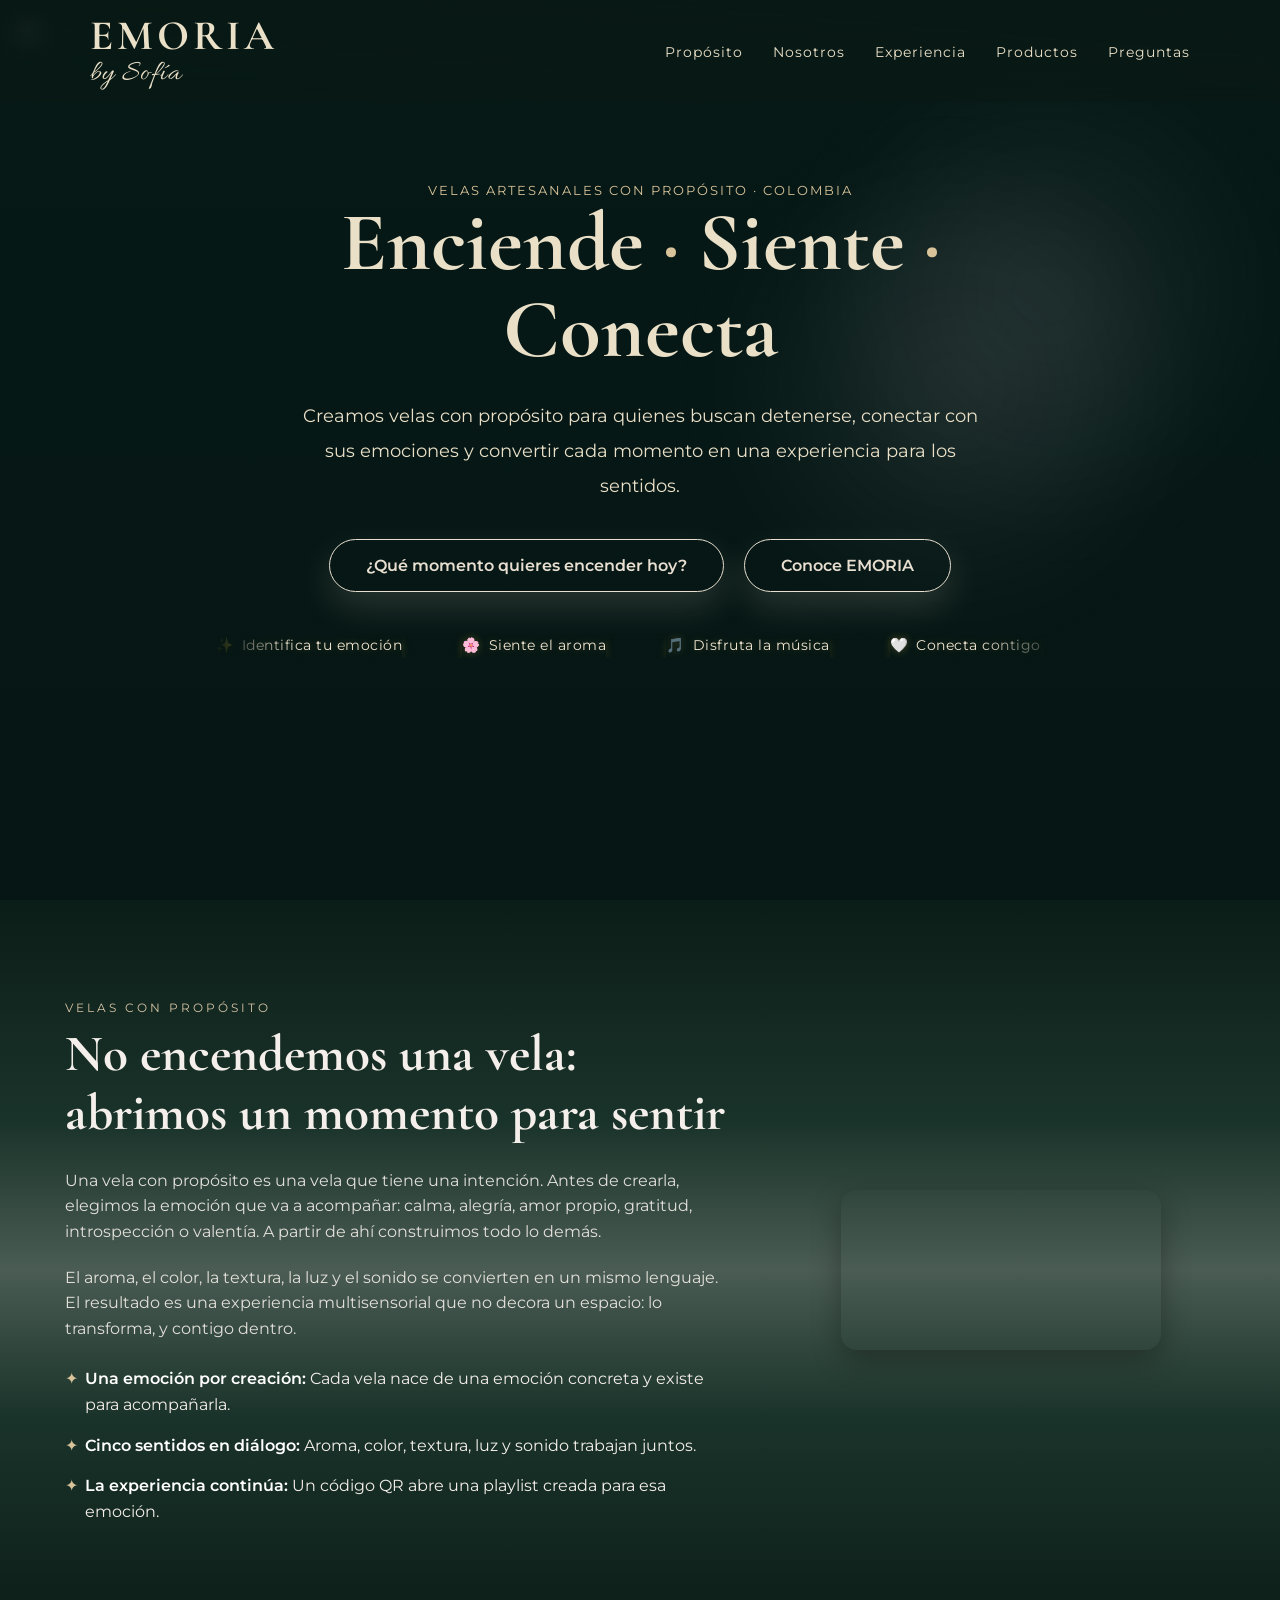
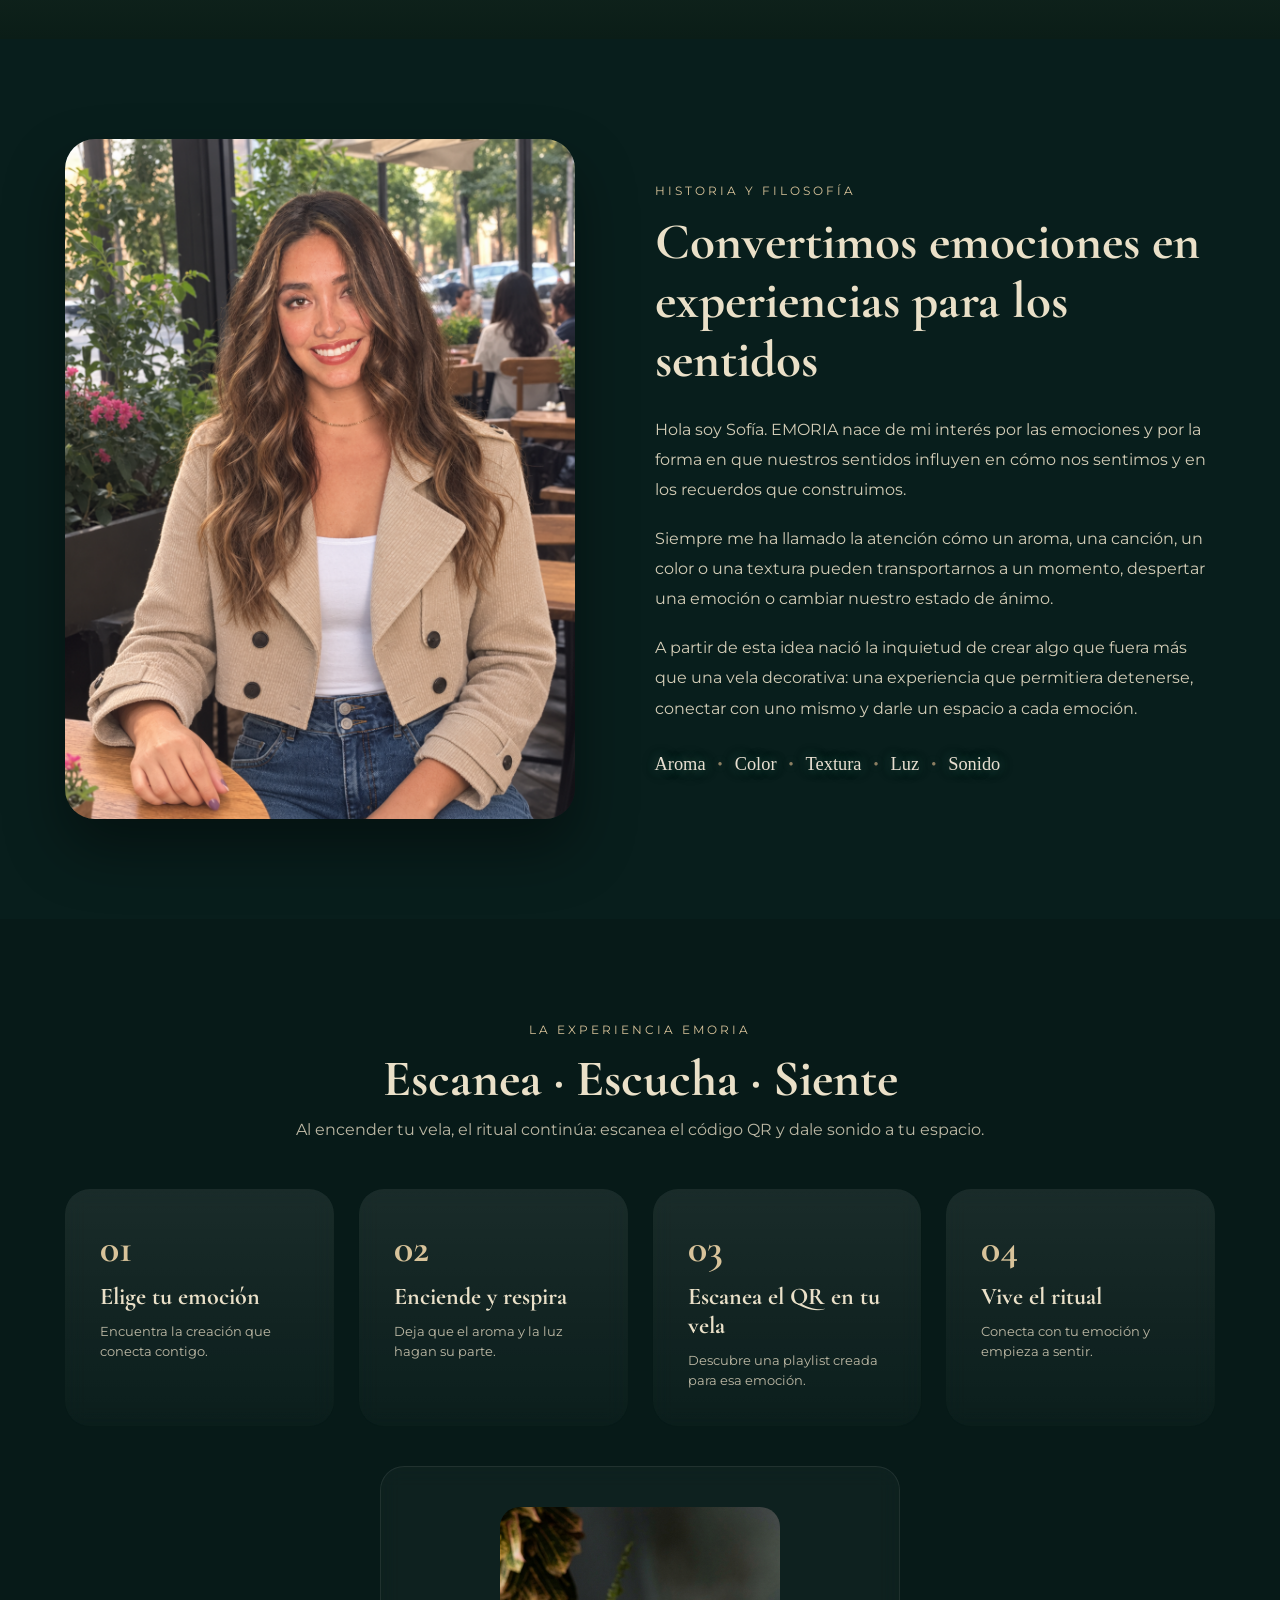
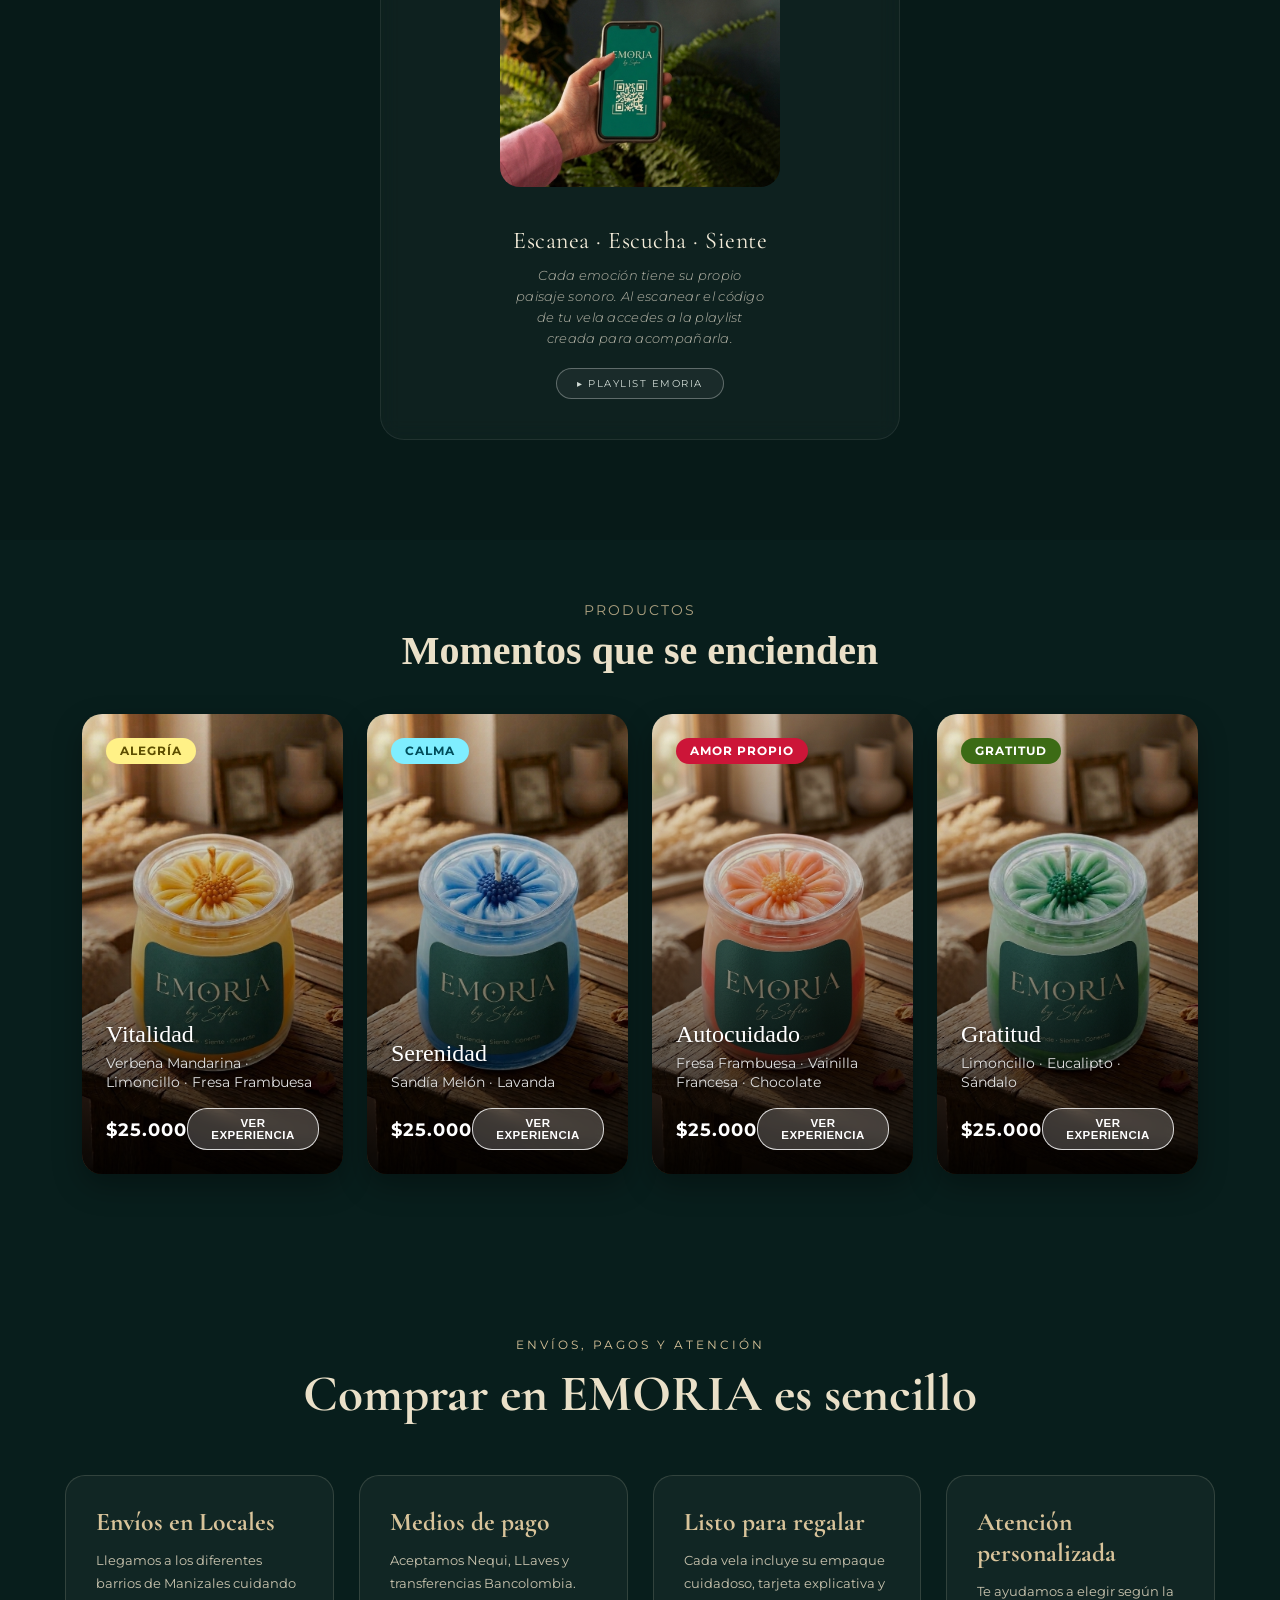
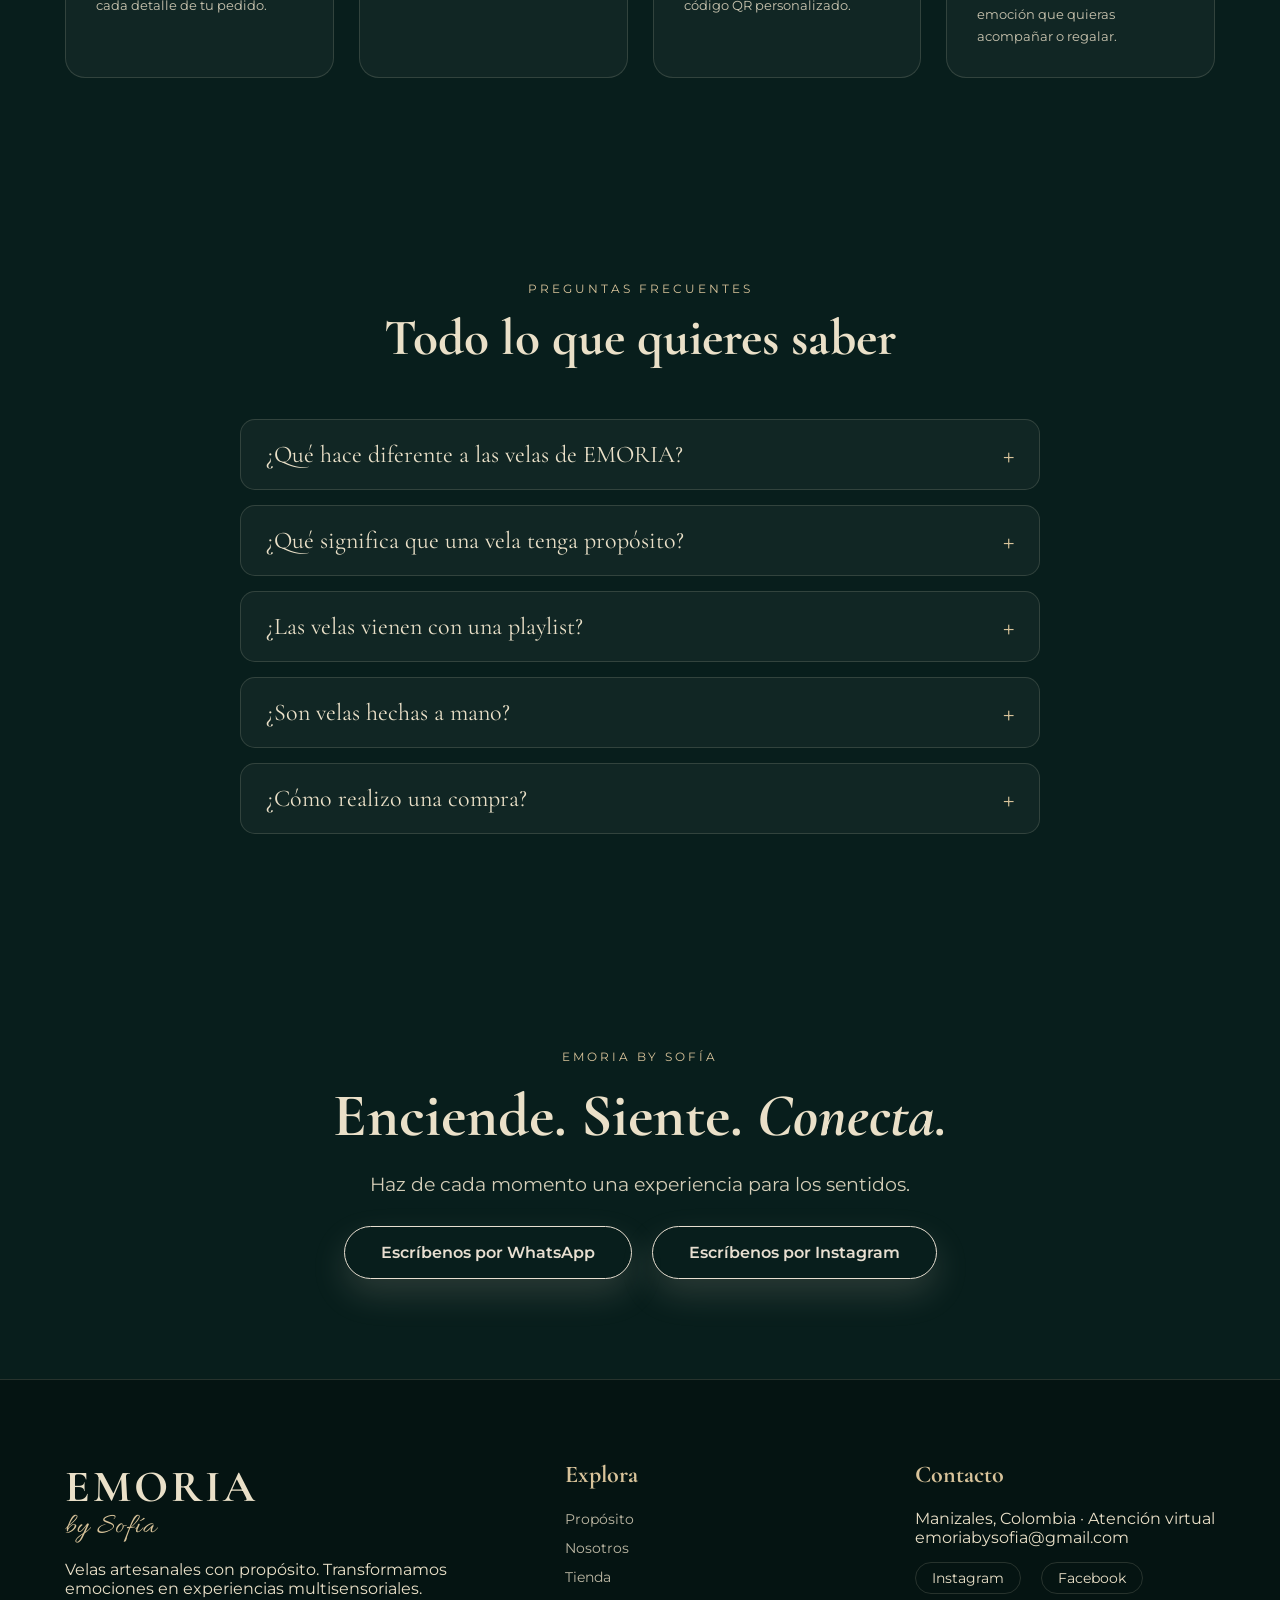
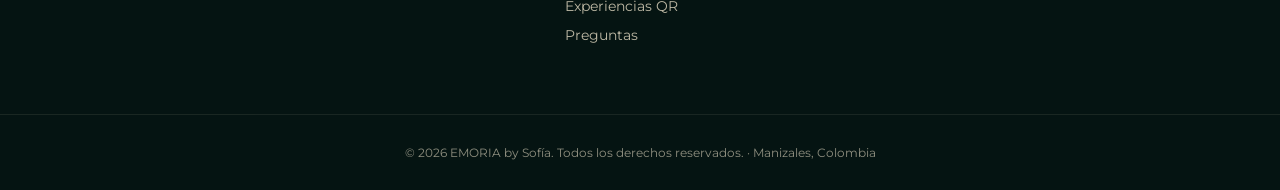
==== index.html @ 35586559 "Sincronización de aromas en tarjetas visuales y experienciasData" ====
<!DOCTYPE html>
<html lang="es">

<head>
  <meta charset="UTF-8">
  <meta name="viewport" content="width=device-width, initial-scale=1.0">

  <title>EMORIA by Sofía | Enciende · Siente · Conecta</title>

  <meta name="description"
    content="Velas artesanales con propósito que transforman emociones en experiencias multisensoriales.">

  <link rel="preconnect" href="https://fonts.googleapis.com">
  <link rel="preconnect" href="https://fonts.gstatic.com" crossorigin>

  <link href="https://fonts.googleapis.com/css2?family=Allura&family=Cormorant+Garamond:ital,wght@0,400;0,500;0,600;0,700;1,400;1,600&family=Montserrat:wght@300;400;500;600&display=swap" rel="stylesheet">


  <link rel="stylesheet" href="css/style.css">
  <script src="https://cdn.jsdelivr.net/npm/@supabase/supabase-js@2"></script>
  <style>
  @media (max-width: 768px) {
    /* 1. Ocultar scroll horizontal estrictamente */
    html, body {
      width: 100% !important;
      max-width: 100% !important;
      overflow-x: hidden !important;
      margin: 0 !important;
      padding: 0 !important;
    }

    *, *::before, *::after {
      max-width: 100% !important;
      box-sizing: border-box !important;
    }

    /* 2. CENTRAR todo el contenedor principal y su contenido */
    .container, 
    .hero-content, 
    .hero, 
    section, 
    main, 
    header, 
    footer {
      width: 100% !important;
      max-width: 100% !important;
      margin-left: auto !important;
      margin-right: auto !important;
      padding-left: 15px !important;
      padding-right: 15px !important;
      display: flex !important;
      flex-direction: column !important;
      align-items: center !important;
      text-align: center !important;
    }

    /* 3. Evitar que elementos flex o textos horizontales empujen la pantalla */
    ul, nav, div[style*="display: flex"], .features, .pills-container {
      flex-wrap: wrap !important;
      justify-content: center !important;
      width: 100% !important;
    }

    /* 4. Centrar botones adecuadamente */
    .btn, button, a.btn {
      width: 100% !important;
      max-width: 280px !important;
      margin: 10px auto !important;
      display: block !important;
    }
  }
</style>
</head>

<body>

  <div class="cursor-star">✦</div>

  <!-- HEADER & HERO -->
  <header class="hero" id="inicio">
    <div class="hero-bg"></div>
    <div class="smoke smoke1"></div>
    <div class="smoke smoke2"></div>

    <nav>
      <div class="logo">
        <h1>EMORIA</h1>
        <p>by Sofía</p>
      </div>

    <ul>
  <li><a href="#proposito">Propósito</a></li>
  <li><a href="#nosotros">Nosotros</a></li>
  <li><a href="#experiencia">Experiencia</a></li>
  <li><a href="#productos">Productos</a></li>
  <li><a href="#preguntas">Preguntas</a></li>
</ul>
    </nav>

    <div class="hero-content">
      <span class="eyebrow-hero">Velas artesanales con propósito · Colombia</span>
      <h2>Enciende <span>·</span> Siente <span>·</span> Conecta</h2>

      <p>
        Creamos velas con propósito para quienes buscan detenerse, conectar con sus emociones
        y convertir cada momento en una experiencia para los sentidos.
      </p>

      <div class="hero-buttons">
     <a href="#productos" class="btn btn-outline">¿Qué momento quieres encender hoy?</a>
        <a href="#nosotros" class="btn btn-outline">Conoce EMORIA</a>
      </div>
<div class="senses-ticker-wrapper">
  <div class="senses-ticker-track">
    <!-- Primer grupo -->
    <span class="sense-item">✨ <span class="sense-text">Identifica tu emoción</span></span>
    <span class="sense-item">🌸 <span class="sense-text">Siente el aroma</span></span>
    <span class="sense-item">🎵 <span class="sense-text">Disfruta la música</span></span>
    <span class="sense-item">🤍 <span class="sense-text">Conecta contigo</span></span>
    
    <!-- Segundo grupo (para el bucle infinito) -->
    <span class="sense-item">✨ <span class="sense-text">Identifica tu emoción</span></span>
    <span class="sense-item">🌸 <span class="sense-text">Siente el aroma</span></span>
    <span class="sense-item">🎵 <span class="sense-text">Disfruta la música</span></span>
    <span class="sense-item">🤍 <span class="sense-text">Conecta contigo</span></span>
  </div>
</div>
    </div>
  </header>

  <!-- PROPÓSITO -->
<section id="proposito" class="section-padding purpose">
  <div class="container purpose-grid">
    <div class="purpose-text">
      <span class="eyebrow">Velas con propósito</span>
      <h2>No encendemos una vela: abrimos un momento para sentir</h2>
      <p>
        Una vela con propósito es una vela que tiene una intención. Antes de crearla, elegimos la emoción
        que va a acompañar: calma, alegría, amor propio, gratitud, introspección o valentía. A partir de
        ahí construimos todo lo demás.
      </p>
      <p>
        El aroma, el color, la textura, la luz y el sonido se convierten en un mismo lenguaje. El resultado
        es una experiencia multisensorial que no decora un espacio: lo transforma, y contigo dentro.
      </p>

      <ul class="purpose-list">
        <li>
          <strong>Una emoción por creación:</strong> Cada vela nace de una emoción concreta y existe para acompañarla.
        </li>
        <li>
          <strong>Cinco sentidos en diálogo:</strong> Aroma, color, textura, luz y sonido trabajan juntos.
        </li>
        <li>
          <strong>La experiencia continúa:</strong> Un código QR abre una playlist creada para esa emoción.
        </li>
      </ul>
    </div>

    <div class="purpose-image-wrapper">
 <video id="video-vela" autoplay loop muted playsinline class="purpose-candle-img">
    <source src="https://res.cloudinary.com/zm4sg6kz/video/upload/v1791337189/5482279-hd_1080_1920_25fps.mp4" type="video/mp4">
</video>
<audio id="audio-experiencia" loop></audio>
</section>

  <!-- NOSOTROS -->
  <section id="nosotros" class="about section-padding">
    <div class="container about-grid">
      <div class="photo">
        <img src="images/Sofia-.png" alt="Sofía - EMORIA">
      </div>

      <div class="text">
        <span class="eyebrow">Historia y filosofía</span>
        <h2>Convertimos emociones en experiencias para los sentidos</h2>

        <p>
          Hola soy Sofía. EMORIA nace de mi interés por las emociones y por la forma en que nuestros sentidos influyen en cómo nos sentimos y en los recuerdos que construimos.
        </p>

        <p>
          Siempre me ha llamado la atención cómo un aroma, una canción, un color o una textura pueden transportarnos a un momento, despertar una emoción o cambiar nuestro estado de ánimo.
        </p>

        <p>
          A partir de esta idea nació la inquietud de crear algo que fuera más que una vela decorativa: una experiencia que permitiera detenerse, conectar con uno mismo y darle un espacio a cada emoción.
        </p>

        <div class="senses-list">
  <span>Aroma</span>
  <span class="dot">•</span>
  <span>Color</span>
  <span class="dot">•</span>
  <span>Textura</span>
  <span class="dot">•</span>
  <span>Luz</span>
  <span class="dot">•</span>
  <span>Sonido</span>
</div>
      </div>
    </div>
  </section>

    <!-- RITUAL / EXPERIENCIA QR -->
<section id="experiencia" class="section-padding ritual-section">
  <div class="container">
    <div class="title">
      <span>La experiencia EMORIA</span>
      <h2>Escanea · Escucha · Siente</h2>
      <p class="subtitle"> Al encender tu vela, el ritual continúa: escanea el código QR y dale sonido a tu espacio.</p>
    </div>

    <div class="cards">
      <div class="card">
        <h3>01</h3>
        <h4>Elige tu emoción</h4>
        <p>Encuentra la creación que conecta contigo.</p>
      </div>

      <div class="card">
        <h3>02</h3>
        <h4>Enciende y respira</h4>
        <p>Deja que el aroma y la luz hagan su parte.</p>
      </div>

      <div class="card">
        <h3>03</h3>
        <h4>Escanea el QR en tu vela</h4>
        <p>Descubre una playlist creada para esa emoción.</p>
      </div>

      <div class="card">
        <h3>04</h3>
        <h4>Vive el ritual</h4>
        <p>Conecta con tu emoción y empieza a sentir.</p>
      </div>
    </div>

    <!-- TARJETA DEL QR DEBAJO DE LOS 4 PASOS -->
   <div class="purpose-quote-card qr-center-card">
    <div class="qr-box">
        <a href="javascript:void(0)" onclick="pedirCodigo()">
            <img src="images/LectorQR.png" alt="Código QR EMORIA" class="qr-code-img">
        </a>
    </div>

  <h3 class="qr-card-title">Escanea · Escucha · Siente</h3>

  <p class="qr-card-text">
    Cada emoción tiene su propio paisaje sonoro. Al escanear el código de tu vela accedes a la playlist creada para acompañarla.
  </p>

  <a href="javascript:void(0)" onclick="pedirCodigo()" class="btn-qr-playlist">▸ PLAYLIST EMORIA</a>
</div>
</div>
  </div>
  </section>

  <!-- GALERÍA DE MOMENTOS / TIENDA -->
<section id="productos" class="section-padding gallery-section" style="padding: 60px 20px;">
  <div class="container" style="max-width: 1300px; margin: 0 auto; text-align: center;">
    <div class="title" style="margin-bottom: 40px;">
      
      <!-- Cambia "Galería" por "Productos" -->
      <span style="letter-spacing: 2px; font-size: 0.85rem; opacity: 0.8; text-transform: uppercase;">Productos</span>
      <h2 style="font-family: serif; font-size: 2.5rem; margin-top: 8px;">Momentos que se encienden</h2>
    </div>

    <div class="gallery-grid" style="display: grid; grid-template-columns: repeat(auto-fit, minmax(260px, 1fr)); gap: 24px;">

      <!-- 1. ALEGRÍA / VITALIDAD -->
      <figure class="gallery-item" style="position: relative; overflow: hidden; border-radius: 20px; height: 460px; margin: 0; box-shadow: 0 12px 30px rgba(0,0,0,0.3);">
        <img src="images/Alegria2.jpeg" alt="Vela Vitalidad" style="width: 100%; height: 100%; object-fit: cover;">
        <figcaption style="position: absolute; inset: 0; display: flex; flex-direction: column; justify-content: space-between; padding: 24px; text-align: left; background: linear-gradient(to top, rgba(0,0,0,0.9) 0%, rgba(0,0,0,0.3) 50%, rgba(0,0,0,0) 100%);">
          <span style="background: #FFF187; color: #5C4D00; padding: 6px 14px; border-radius: 20px; font-size: 0.72rem; font-weight: 700; width: fit-content; text-transform: uppercase; letter-spacing: 1px;">Alegría</span>
          <div>
            <strong style="font-size: 1.5rem; display: block; margin-bottom: 6px; color: #fff; font-family: serif; text-shadow: 0 2px 4px rgba(0,0,0,0.5);">Vitalidad</strong>
            <p style="font-size: 0.85rem; color: #e0e0e0; margin: 0 0 16px 0; line-height: 1.4; text-shadow: 0 1px 3px rgba(0,0,0,0.5);">Verbena Mandarina · Limoncillo · Fresa Frambuesa</p>
            <div style="display: flex; justify-content: space-between; align-items: center;">
              <span style="font-weight: 700; color: #fff; font-size: 1.1rem;">$25.000</span>
              <button type="button" onclick="abrirExperiencia('alegria')" style="border: 1px solid rgba(255,255,255,0.8); background: rgba(255,255,255,0.2); backdrop-filter: blur(6px); color: #fff; padding: 8px 16px; border-radius: 20px; font-size: 0.72rem; cursor: pointer; font-weight: 600; letter-spacing: 0.5px;">VER EXPERIENCIA</button>
            </div>
          </div>
        </figcaption>
      </figure>

      <!-- 2. SERENIDAD -->
      <figure class="gallery-item" style="position: relative; overflow: hidden; border-radius: 20px; height: 460px; margin: 0; box-shadow: 0 12px 30px rgba(0,0,0,0.3);">
        <img src="images/Calma2.jpeg" alt="Vela Serenidad" style="width: 100%; height: 100%; object-fit: cover;">
        <figcaption style="position: absolute; inset: 0; display: flex; flex-direction: column; justify-content: space-between; padding: 24px; text-align: left; background: linear-gradient(to top, rgba(0,0,0,0.9) 0%, rgba(0,0,0,0.3) 50%, rgba(0,0,0,0) 100%);">
          <span style="background: #7FEEFF; color: #004D5A; padding: 6px 14px; border-radius: 20px; font-size: 0.72rem; font-weight: 700; width: fit-content; text-transform: uppercase; letter-spacing: 1px;">Calma</span>
          <div>
            <strong style="font-size: 1.5rem; display: block; margin-bottom: 6px; color: #fff; font-family: serif; text-shadow: 0 2px 4px rgba(0,0,0,0.5);">Serenidad</strong>
            <p style="font-size: 0.85rem; color: #e0e0e0; margin: 0 0 16px 0; line-height: 1.4; text-shadow: 0 1px 3px rgba(0,0,0,0.5);">Sandía Melón · Lavanda</p>
            <div style="display: flex; justify-content: space-between; align-items: center;">
              <span style="font-weight: 700; color: #fff; font-size: 1.1rem;">$25.000</span>
              <button type="button" onclick="abrirExperiencia('serenidad')" style="border: 1px solid rgba(255,255,255,0.8); background: rgba(255,255,255,0.2); backdrop-filter: blur(6px); color: #fff; padding: 8px 16px; border-radius: 20px; font-size: 0.72rem; cursor: pointer; font-weight: 600; letter-spacing: 0.5px;">VER EXPERIENCIA</button>
            </div>
          </div>
        </figcaption>
      </figure>

      <!-- 3. AMOR PROPIO -->
      <figure class="gallery-item" style="position: relative; overflow: hidden; border-radius: 20px; height: 460px; margin: 0; box-shadow: 0 12px 30px rgba(0,0,0,0.3);">
        <img src="images/Amor propio2.jpeg" alt="Vela Amor Propio" style="width: 100%; height: 100%; object-fit: cover;">
        <figcaption style="position: absolute; inset: 0; display: flex; flex-direction: column; justify-content: space-between; padding: 24px; text-align: left; background: linear-gradient(to top, rgba(0,0,0,0.9) 0%, rgba(0,0,0,0.3) 50%, rgba(0,0,0,0) 100%);">
          <span style="background: #CC1538; color: #fff; padding: 6px 14px; border-radius: 20px; font-size: 0.72rem; font-weight: 700; width: fit-content; text-transform: uppercase; letter-spacing: 1px;">Amor Propio</span>
          <div>
            <strong style="font-size: 1.5rem; display: block; margin-bottom: 6px; color: #fff; font-family: serif; text-shadow: 0 2px 4px rgba(0,0,0,0.5);">Autocuidado</strong>
            <p style="font-size: 0.85rem; color: #e0e0e0; margin: 0 0 16px 0; line-height: 1.4; text-shadow: 0 1px 3px rgba(0,0,0,0.5);">Fresa Frambuesa · Vainilla Francesa · Chocolate</p>
            <div style="display: flex; justify-content: space-between; align-items: center;">
              <span style="font-weight: 700; color: #fff; font-size: 1.1rem;">$25.000</span>
              <button type="button" onclick="abrirExperiencia('amorPropio')" style="border: 1px solid rgba(255,255,255,0.8); background: rgba(255,255,255,0.2); backdrop-filter: blur(6px); color: #fff; padding: 8px 16px; border-radius: 20px; font-size: 0.72rem; cursor: pointer; font-weight: 600; letter-spacing: 0.5px;">VER EXPERIENCIA</button>
            </div>
          </div>
        </figcaption>
      </figure>

      <!-- 4. GRATITUD -->
      <figure class="gallery-item" style="position: relative; overflow: hidden; border-radius: 20px; height: 460px; margin: 0; box-shadow: 0 12px 30px rgba(0,0,0,0.3);">
        <img src="images/Gratitud2.jpeg" alt="Vela Gratitud" style="width: 100%; height: 100%; object-fit: cover;">
        <figcaption style="position: absolute; inset: 0; display: flex; flex-direction: column; justify-content: space-between; padding: 24px; text-align: left; background: linear-gradient(to top, rgba(0,0,0,0.9) 0%, rgba(0,0,0,0.3) 50%, rgba(0,0,0,0) 100%);">
          <span style="background: #3C6B15; color: #fff; padding: 6px 14px; border-radius: 20px; font-size: 0.72rem; font-weight: 700; width: fit-content; text-transform: uppercase; letter-spacing: 1px;">Gratitud</span>
          <div>
            <strong style="font-size: 1.5rem; display: block; margin-bottom: 6px; color: #fff; font-family: serif; text-shadow: 0 2px 4px rgba(0,0,0,0.5);">Gratitud</strong>
            <p style="font-size: 0.85rem; color: #e0e0e0; margin: 0 0 16px 0; line-height: 1.4; text-shadow: 0 1px 3px rgba(0,0,0,0.5);">Limoncillo · Eucalipto · Sándalo</p>
            <div style="display: flex; justify-content: space-between; align-items: center;">
              <span style="font-weight: 700; color: #fff; font-size: 1.1rem;">$25.000</span>
              <button type="button" onclick="abrirExperiencia('gratitud')" style="border: 1px solid rgba(255,255,255,0.8); background: rgba(255,255,255,0.2); backdrop-filter: blur(6px); color: #fff; padding: 8px 16px; border-radius: 20px; font-size: 0.72rem; cursor: pointer; font-weight: 600; letter-spacing: 0.5px;">VER EXPERIENCIA</button>
            </div>
          </div>
        </figcaption>
      </figure>

    </div>
  </div>
</section>

  <!-- ENVÍOS Y PAGOS -->
  <section id="envios" class="section-padding shipping-section">
    <div class="container">
      <div class="title">
        <span>Envíos, pagos y atención</span>
        <h2>Comprar en EMORIA es sencillo</h2>
      </div>

      <div class="shipping-grid">
        <div class="ship-card">
          <h3>Envíos en Locales</h3>
          <p>Llegamos a los diferentes barrios de Manizales cuidando cada detalle de tu pedido.</p>
        </div>
        <div class="ship-card">
          <h3>Medios de pago</h3>
          <p>Aceptamos Nequi, LLaves y transferencias Bancolombia.</p>
        </div>
        <div class="ship-card">
          <h3>Listo para regalar</h3>
          <p>Cada vela incluye su empaque cuidadoso, tarjeta explicativa y código QR personalizado.</p>
        </div>
        <div class="ship-card">
          <h3>Atención personalizada</h3>
          <p>Te ayudamos a elegir según la emoción que quieras acompañar o regalar.</p>
        </div>
      </div>
    </div>
  </section>

  <!-- PREGUNTAS FRECUENTES -->
  <section id="preguntas" class="section-padding faq-section">
    <div class="container">
      <div class="title">
        <span>Preguntas frecuentes</span>
        <h2>Todo lo que quieres saber</h2>
      </div>

      <div class="faq-container">
        <details>
          <summary>¿Qué hace diferente a las velas de EMORIA?</summary>
          <div class="faq-answer">No son solo velas aromáticas. Cada creación está inspirada en una emoción y combina elementos multisensoriales (aroma, luz, textura, sonido) para crear una experiencia con propósito.</div>
        </details>

        <details>
          <summary>¿Qué significa que una vela tenga propósito?</summary>
          <div class="faq-answer">Significa que cada vela está diseñada para acompañar un estado emocional específico, creando un pequeño ritual de reconexión diaria.</div>
        </details>

        <details>
          <summary>¿Las velas vienen con una playlist?</summary>
          <div class="faq-answer">Sí. En la etiqueta de cada vela encuentras un código QR que abre una lista de reproducción creada en exclusiva para esa emoción.</div>
        </details>

        <details>
          <summary>¿Son velas hechas a mano?</summary>
          <div class="faq-answer">Completamente. Vertemos cada cera artesanalmente con mechas de algodón o madera y fragancias naturales cuidadosamente seleccionadas.</div>
        </details>

        <details>
          <summary>¿Cómo realizo una compra?</summary>
          <div class="faq-answer">Escríbenos directamente a través de nuestro Instagram @emoria.by.sofia. Te ayudamos a seleccionar la vela ideal y gestionamos tu pago y envío.</div>
        </details>
      </div>
    </div>
  </section>

  <!-- CTA FINAL -->
  <section class="final-cta section-padding">
    <div class="container text-center">
      <span class="eyebrow">EMORIA by Sofía</span>
      <h2>Enciende. Siente. <em>Conecta.</em></h2>
      <p>Haz de cada momento una experiencia para los sentidos.</p>
      <div class="hero-buttons">
        <a href="https://wa.me/3332412614" target="_blank" class="btn btn-outline">Escríbenos por WhatsApp</a>
        <a href="https://www.instagram.com/emoria.by.sofia" target="_blank" class="btn btn-outline">Escríbenos por Instagram</a>
      </div>
    </div>
  </section>

</section>
  <!-- FOOTER -->
  <footer id="contacto">
    <div class="container footer-content">
      <div class="footer-col">
        <h2>EMORIA</h2>
        <p class="brand-sub">by Sofía</p>
        <p>Velas artesanales con propósito. Transformamos emociones en experiencias multisensoriales.</p>
      </div>

      <div class="footer-col">
        <h4>Explora</h4>
        <ul>
          <li><a href="#proposito">Propósito</a></li>
          <li><a href="#nosotros">Nosotros</a></li>
          <li><a href="#tienda">Tienda</a></li>
          <li><a href="#experiencias">Experiencias QR</a></li>
          <li><a href="#preguntas">Preguntas</a></li>
        </ul>
      </div>

      <div class="footer-col">
        <h4>Contacto</h4>
        <p>Manizales, Colombia · Atención virtual</p>
        <p>emoriabysofia@gmail.com</p>
        <div class="socials">
          <a href="https://www.instagram.com/emoria.by.sofia" target="_blank">Instagram</a>
          <a href="https://www.facebook.com/profile.php?id=61594176398615" target="_blank">Facebook</a>
        </div>
      </div>
    </div>

    <div class="footer-bottom">
      <p>© 2026 EMORIA by Sofía. Todos los derechos reservados. · Manizales, Colombia</p>
    </div>
  </footer>

  <!-- MODAL DE PRODUCTO (POPUP) -->
  <div id="modal-product" class="modal-overlay">
    <div class="modal-content">
      <button class="modal-close" onclick="closeModal()">×</button>
      <img id="m-img" src="images/Calma1.jpeg" alt="Serenidad - EMORIA">
        <span class="eyebrow" id="m-emotion">Calma</span>
        <h3 id="m-title">Serenidad</h3>
        <p class="m-price" id="m-price">$25.000 COP</p>
        <p class="m-desc" id="m-aroma">Lavanda · Manzanilla · Vainilla suave</p>
        
        <ul class="modal-details">
          <li><strong>Aroma:</strong> <span id="m-aroma-det"></span></li>
          <li><strong>Color:</strong> <span id="m-color"></span></li>
          <li><strong>Textura:</strong> <span id="m-texture"></span></li>
          <li><strong>Luz:</strong> <span id="m-light"></span></li>
          <li><strong>Sonido:</strong> <span id="m-sound"></span></li>
        </ul>

        <a href="https://www.instagram.com/emoria.by.sofia" target="_blank" class="btn btn-full">Pedir por Instagram</a>
      </div>
    </div>
  </div>

  <!-- SCRIPT PARA INTERACTIVIDAD -->
  <script>
    // --- INICIALIZACIÓN SUPABASE ---
  const SUPABASE_URL = 'https://ifmljazmnfbxfrxgigkb.supabase.co';
  const SUPABASE_KEY = 'sb_publishable_TAERLVN8NiTlRrQ3xszp1g_ihuVwgNZ';
  
  const supabase = window.supabase.createClient(SUPABASE_URL, SUPABASE_KEY);

  // Obtener o generar un ID único de este dispositivo/navegador
  function getDeviceId() {
    let devId = localStorage.getItem('emoria_device_id');
    if (!devId) {
      devId = 'dev_' + Math.random().toString(36).substring(2, 15) + Date.now().toString(36);
      localStorage.setItem('emoria_device_id', devId);
    }
    return devId;
  }

  // Función principal para validar y activar el código de producto
  async function activarProducto(codigoIngresado) {
    const meDeviceId = getDeviceId();
    const codigoLimpio = codigoIngresado.trim().toUpperCase();

    if (!codigoLimpio) {
      alert('Por favor ingresa un código válido.');
      return;
    }

    // 1. Consultar si el código existe en la base de datos
    const { data, error } = await supabase
      .from('activaciones')
      .select('*')
      .eq('codigo', codigoLimpio)
      .maybeSingle();

    if (error) {
      console.error('Error al consultar:', error);
      alert('Ocurrió un error al verificar el código.');
      return;
    }

    if (!data) {
      alert('El código ingresado no es válido.');
      return;
    }

    // 2. Verificar si ya fue registrado en otro dispositivo
    if (data.device_id && data.device_id !== meDeviceId) {
      alert('Este código ya fue utilizado en otro dispositivo.');
      return;
    }

    // 3. Vincular al dispositivo actual si aún no está asignado
    if (!data.device_id) {
      const { error: updateError } = await supabase
        .from('activaciones')
        .update({ device_id: meDeviceId })
        .eq('codigo', codigoLimpio);

      if (updateError) {
        alert('Error al activar el producto.');
        return;
      }
    }

    // Guardar estado de activación local
    localStorage.setItem('emoria_activado', 'true');
    alert('¡Producto activado con éxito!');
  }
    // Filtro de tienda
    const tabs = document.querySelectorAll('.filter-tabs .tab');
    const cards = document.querySelectorAll('.product-card');

    tabs.forEach(tab => {
      tab.addEventListener('click', () => {
        tabs.forEach(t => t.classList.remove('active'));
        tab.classList.add('active');

        const filter = tab.getAttribute('data-filter');

        cards.forEach(card => {
          if (filter === 'todas' || card.getAttribute('data-category') === filter) {
            card.style.display = 'block';
          } else {
            card.style.display = 'none';
          }
        });
      });
    });

    // Modal de producto
    function openModal(title, emotion, aroma, price, color, texture, light, sound) {
      document.getElementById('m-title').innerText = title;
      document.getElementById('m-emotion').innerText = emotion;
      document.getElementById('m-aroma').innerText = aroma;
      document.getElementById('m-aroma-det').innerText = aroma;
      document.getElementById('m-price').innerText = price;
      document.getElementById('m-color').innerText = color;
      document.getElementById('m-texture').innerText = texture;
      document.getElementById('m-light').innerText = light;
      document.getElementById('m-sound').innerText = sound;

      document.getElementById('modal-product').classList.add('open');
    }

    function closeModal() {
      document.getElementById('modal-product').classList.remove('open');
    }

    // Cerrar modal al hacer clic afuera
    window.onclick = function(e) {
      const modal = document.getElementById('modal-product');
      if (e.target === modal) {
        closeModal();
      }
    };
  </script>
  <!-- MODAL DE EXPERIENCIA -->
  <div id="modal-experiencia" class="modal-overlay" onclick="cerrarAlHacerClicFuera(event)">
    <div class="modal-container">
      <button class="modal-close" onclick="cerrarExperiencia()" aria-label="Cerrar">&times;</button>
      
      <div class="modal-body">
        <div class="modal-media">
          <img id="modal-img" src="" alt="Vela artesanal EMORIA">
        </div>
        
        <div class="modal-info">
          <span id="modal-badge" class="eyebrow">RITUAL</span>
          <h2 id="modal-titulo">Nombre de la Creación</h2>
          <p id="modal-descripcion">Propósito y atmósfera de esta pieza...</p>
          
          <div class="modal-specs-container">
            <ul class="modal-specs">
              <li><span>INTENCIÓN</span> <strong id="modal-intencion">-</strong></li>
              <li><span>TONALIDAD</span> <strong id="modal-color">-</strong></li>
              <li><span>ACABADO</span> <strong id="modal-textura">-</strong></li>
              <li><span>CÁLIDEZ DE LUZ</span> <strong id="modal-luz">-</strong></li>
              <li><span>PAISAJE SONORO</span> <strong id="modal-playlist">-</strong></li>
            </ul>
          </div>
          
          <div class="modal-qr-box">
            <p>✦ Cada pieza incluye un enlace QR interactivo con su selección musical exclusiva para habitar el momento.</p>
          </div>
          
          <div class="modal-footer">
            <div class="modal-precio-wrapper">
              <span class="precio-label">VALOR DE LA PIEZA</span>
              <span id="modal-precio" class="precio">$25.000 COP</span>
            </div>
            <a id="modal-btn-action" href="https://wa.me/tu-numero" target="_blank" class="btn-primary">RESERVAR RITUAL</a>
          </div>
        </div>
      </div>
    </div>
  </div>

  <!-- LÓGICA JAVASCRIPT DEL MODAL -->
  <script>
// Base de datos para las tarjetas visuales
const experienciasData = {
    "alegria": {
        titulo: "Vitalidad",
        badge: "INTENCIONALIDAD · ENERGÍA",
        descripcion: "Inspirada en el despertar de la luz matutina. Sus esencias botánicas revitalizan la atmósfera, estimulando la claridad mental y la buena disposición del ánimo.",
        aroma: "Verbena Mandarina, Limoncillo y Fresa Frambuesa",
        color: "Terracota claro y habano suave",
        textura: "Superficie pulida de acabado mineral",
        luz: "Llama clara y brillante",
        playlist: "Frecuencia «Primer Rayo del Sol»",
        precio: "$25.000 COP",
        imagen: "images/Alegria2.jpeg"
    },
    "serenidad": {
        titulo: "Serenidad",
        badge: "INTENCIONALIDAD · PAUSA",
        descripcion: "Un llamado a silenciar la prisa exterior. Esta vela habita el espacio ofreciendo una atmósfera relajante, pensada para reconectar con el presente.",
        aroma: "Sandía Melón y Lavanda",
        color: "Arena de mar y matices crema",
        textura: "Porcelana artesanal de tacto mate",
        luz: "Destello difuso y envolvente",
        playlist: "Frecuencia «Espacio Interno»",
        precio: "$25.000 COP",
        imagen: "images/Calma2.jpeg"
    },
    "amor_propio": {
        titulo: "Amor Propio",
        badge: "INTENCIONALIDAD · ABRAZO",
        descripcion: "Creada para momentos de refugio e introspección personal. Sus notas dulces envuelven el ambiente en una sensación reconfortante.",
        aroma: "Fresa frambuesa, Chocolate y Vainilla francesa",
        color: "Habano profundo y nude cálido",
        textura: "Vidrio ahumado artesanal",
        luz: "Brillo cálido de sombra suave",
        playlist: "Frecuencia «Ritual de Vuelve a Ti»",
        precio: "$25.000 COP",
        imagen: "images/Amor propio2.jpeg"
    },
    "gratitud": {
        titulo: "Gratitud",
        badge: "INTENCIONALIDAD · RECONOCER",
        descripcion: "Gratitud es el aroma de las cosas buenas que ya están aquí. Cítrica y ligeramente mentolada, acompaña esos momentos de cierre.",
        aroma: "Limoncillo, Eucalipto y Sándalo",
        color: "Verde oliva y beige",
        textura: "Cera con acabado cálido y envolvente",
        luz: "Luz dorada para cerrar el día",
        playlist: "Frecuencia «Gracias por hoy»",
        precio: "$25.000 COP",
        imagen: "images/Gratitud2.jpeg"
    }
};

function abrirExperiencia(key) {
    const data = experienciasData[key];
    if (!data) return;

    document.getElementById('modal-titulo').innerText = data.titulo;
    document.getElementById('modal-badge').innerText = data.badge;
    document.getElementById('modal-descripcion').innerText = data.descripcion;
    document.getElementById('modal-aroma').innerText = data.aroma;
    document.getElementById('modal-color').innerText = data.color;
    document.getElementById('modal-textura').innerText = data.textura;
    document.getElementById('modal-luz').innerText = data.luz;
    document.getElementById('modal-playlist').innerText = data.playlist;
    document.getElementById('modal-precio').innerText = data.precio;
    document.getElementById('modal-img').src = data.imagen;

    const modal = document.getElementById('modal-experiencia');
    if (modal) {
        modal.classList.add('active');
        document.body.style.overflow = 'hidden';
    }
}

function cerrarExperiencia() {
    const modal = document.getElementById('modal-experiencia');
    if (modal) {
        modal.classList.remove('active');
        document.body.style.overflow = 'auto';
    }
}
function aplicarTemaSegunURL() {
    const urlParams = new URLSearchParams(window.location.search);
    const codigo = (urlParams.get('codigo') || '').toUpperCase();

    document.body.classList.remove('theme-alegria', 'theme-calma', 'theme-amorpropio', 'theme-gratitud');

    // Buscar la píldora (badge)
    const badge = document.querySelector('.tag-badge') || document.querySelector('[class*="tag"]') || document.getElementById('modal-badge');

    if (codigo.includes('AMORPROPIO') || codigo.includes('AMOR')) {
        document.body.classList.add('theme-amorpropio');
        if (badge) {
            badge.style.background = 'rgba(196, 69, 112, 0.35)';
            badge.style.borderColor = 'rgba(232, 110, 151, 0.6)';
            badge.style.color = '#e86e97';
        }
    } else if (codigo.includes('CALMA')) {
        document.body.classList.add('theme-calma');
        if (badge) {
            badge.style.background = 'rgba(91, 105, 199, 0.35)';
            badge.style.borderColor = 'rgba(123, 136, 238, 0.6)';
            badge.style.color = '#7b88ee';
        }
    } else if (codigo.includes('GRATITUD')) {
        document.body.classList.add('theme-gratitud');
        if (badge) {
            badge.style.background = 'rgba(173, 82, 50, 0.35)';
            badge.style.borderColor = 'rgba(211, 115, 80, 0.6)';
            badge.style.color = '#d37350';
        }
    } else {
        document.body.classList.add('theme-alegria');
        if (badge) {
            badge.style.background = 'rgba(230, 126, 34, 0.35)';
            badge.style.borderColor = 'rgba(243, 156, 18, 0.6)';
            badge.style.color = '#f39c12';
        }
    }
}

document.addEventListener('DOMContentLoaded', aplicarTemaSegunURL);
  </script>
  <!-- CONTENEDOR MODAL DE EXPERIENCIAS ESTILO FICHA (IMAGEN 1) -->
<div id="modalExperiencia" style="display: none; position: fixed; inset: 0; background: rgba(0, 0, 0, 0.7); backdrop-filter: blur(5px); z-index: 9999; justify-content: center; align-items: center; padding: 20px;">
  <div style="background: #ffffff; border-radius: 20px; max-width: 900px; width: 100%; display: flex; overflow: hidden; position: relative; color: #2d3732; box-shadow: 0 25px 50px -12px rgba(0,0,0,0.25); max-height: 90vh;">
    
    <!-- Botón Cerrar -->
    <button onclick="cerrarExperiencia()" style="position: absolute; top: 20px; right: 20px; background: none; border: none; color: #2d3732; font-size: 1.5rem; cursor: pointer; z-index: 10;">&times;</button>

    <!-- Columna Izquierda: Imagen -->
    <div style="width: 45%; min-height: 480px; background: #f0ebe1; position: relative; display: flex; align-items: center; justify-content: center;">
      <img id="expImagen" src="" alt="Vela Emoria" style="width: 100%; height: 100%; object-fit: cover; display: block;">
    </div>

    <!-- Columna Derecha: Información -->
    <div style="width: 55%; padding: 40px; display: flex; flex-direction: column; justify-content: space-between; overflow-y: auto;">
      
      <div>
        <!-- Emoción -->
        <span id="expSubtitulo" style="font-size: 0.75rem; letter-spacing: 2px; text-transform: uppercase; color: #9c826b; font-weight: 600; display: block; margin-bottom: 8px;"></span>
        
        <!-- Título -->
        <h2 id="expTitulo" style="font-family: serif; font-size: 2.2rem; margin: 0 0 16px 0; color: #1c2b26; font-weight: 500;"></h2>
        
        <!-- Descripción / Párrafo largo -->
        <p id="expDescripcion" style="font-size: 0.88rem; color: #666; line-height: 1.6; margin-bottom: 24px;"></p>

        <!-- Detalle Especificaciones -->
        <div style="display: flex; flex-direction: column; gap: 10px; font-size: 0.82rem; margin-bottom: 24px;">
          <div style="display: flex;"><span style="width: 140px; color: #999; letter-spacing: 1px; text-transform: uppercase; font-size: 0.72rem;">AROMA</span><span id="expAroma" style="color: #333; font-weight: 500;"></span></div>
          <div style="display: flex;"><span style="width: 140px; color: #999; letter-spacing: 1px; text-transform: uppercase; font-size: 0.72rem;">COLOR</span><span id="expColor" style="color: #333; font-weight: 500;"></span></div>
          <div style="display: flex;"><span style="width: 140px; color: #999; letter-spacing: 1px; text-transform: uppercase; font-size: 0.72rem;">TEXTURA</span><span id="expTextura" style="color: #333; font-weight: 500;"></span></div>
          <div style="display: flex;"><span style="width: 140px; color: #999; letter-spacing: 1px; text-transform: uppercase; font-size: 0.72rem;">LUZ</span><span id="expLuz" style="color: #333; font-weight: 500;"></span></div>
          <div style="display: flex;"><span style="width: 140px; color: #999; letter-spacing: 1px; text-transform: uppercase; font-size: 0.72rem;">EXPERIENCIA SONORA</span><span id="expSonora" style="color: #333; font-weight: 500;"></span></div>
        </div>

        <!-- Caja de aviso QR -->
        <div style="background: #f7f5f0; border-radius: 12px; padding: 14px 18px; display: flex; gap: 12px; align-items: center; margin-bottom: 20px;">
          <svg width="24" height="24" viewBox="0 0 24 24" fill="none" stroke="#2d3732" stroke-width="1.8" stroke-linecap="round" stroke-linejoin="round"><rect x="3" y="3" width="7" height="7"></rect><rect x="14" y="3" width="7" height="7"></rect><rect x="14" y="14" width="7" height="7"></rect><rect x="3" y="14" width="7" height="7"></rect></svg>
          <span style="font-size: 0.78rem; color: #666; line-height: 1.4;">Esta vela incluye un código QR que abre su playlist y contenido complementario para vivir la experiencia completa.</span>
        </div>
      </div>

      <!-- Pie de Compra: Precio y Botón -->
      <div style="display: flex; justify-content: space-between; align-items: center; pt: 10px;">
        <span style="font-family: serif; font-size: 1.6rem; color: #1c2b26; font-weight: 500;">$25.000 COP</span>
        <a href="https://www.instagram.com/emoria.by.sofia" target="_blank" style="background: #386a5f; color: #fff; text-decoration: none; padding: 12px 24px; border-radius: 30px; font-size: 0.75rem; font-weight: 600; letter-spacing: 1px; text-transform: uppercase;">Pedir por Instagram</a>
      </div>

    </div>
  </div>
</div>

<!-- JAVASCRIPT CON LOS DATOS DE CADA VELA -->
<script>
  const experiencias = {
    alegria: {
      subtitulo: "EMOCIÓN · ALEGRÍA",
      titulo: "Vitalidad",
      imagen: "images/Alegria2.jpeg",
      descripcion: "Vitalidad es el aroma de la energía renovada. Cítrica y estimulante, abre espacio para despejar la mente, encender la motivación e impulsar tus proyectos.",
      aroma: "Verbena Mandarina, Limoncillo y Fresa Frambuesa",
      color: "Amarillo cálido y terracota",
      textura: "Cera natural con acabado brillante",
      luz: "Luz vibrante para activar el día",
      sonora: "Playlist «Energía y Enfoque»"
    },
    serenidad: {
      subtitulo: "EMOCIÓN · CALMA",
      titulo: "Serenidad",
      imagen: "images/Calma2.jpeg",
      descripcion: "Serenidad es una pausa consciente. Pensada para desacelerar el ritmo al final de la jornada y crear una atmósfera de tranquilidad absoluta.",
      aroma: "Sandía Melón y Lavanda",
      color: "Azul cielo pacífico y brisa marina",
      textura: "Cera suave de toque cremoso",
      luz: "Luz tenue y relajante",
      sonora: "Playlist «Desconexión y Paz»"
    },
    amorPropio: {
      subtitulo: "EMOCIÓN · AMOR PROPIO",
      titulo: "Autocuidado",
      imagen: "images/Amor propio2.jpeg",
      descripcion: "Un abrazo cálido y dulce para reconectar contigo misma. Su fragancia envolvente invita al autocuidado, la paciencia y el amor.",
      aroma: "Fresa Frambuesa, Chocolate y Vainilla francesa",
      color: "Rosa cuarzo y crema",
      textura: "Cera con acabado suave y romántico",
      luz: "Luz cálida y acogedora",
      sonora: "Playlist «Tiempo para Mí»"
    },
    gratitud: {
      subtitulo: "EMOCIÓN · GRATITUD",
      titulo: "Agradecimiento",
      imagen: "images/Gratitud2.jpeg",
      descripcion: "Gratitud es el aroma de las cosas buenas que ya están aquí. Cítrica y ligeramente mentolada, acompaña esos momentos de cierre.",
      aroma: "Limoncillo, Eucalipto y Sándalo",
      color: "Verde olivo y verde menta",
      textura: "Cera con acabado cálido y envolvente",
      luz: "Luz dorada para cerrar el día",
      sonora: "Playlist «Gracias por hoy»"
    }
  };

  function abrirExperiencia(clave) {
    const data = experiencias[clave];
    if (!data) return;

    document.getElementById('expSubtitulo').innerText = data.subtitulo;
    document.getElementById('expTitulo').innerText = data.titulo;
    document.getElementById('expImagen').src = data.imagen;
    document.getElementById('expDescripcion').innerText = data.descripcion;
    document.getElementById('expAroma').innerText = data.aroma;
    document.getElementById('expColor').innerText = data.color;
    document.getElementById('expTextura').innerText = data.textura;
    document.getElementById('expLuz').innerText = data.luz;
    document.getElementById('expSonora').innerText = data.sonora;

    document.getElementById('modalExperiencia').style.display = 'flex';
  }

  function cerrarExperiencia() {
    document.getElementById('modalExperiencia').style.display = 'none';
  }

  window.onclick = function(event) {
    const modal = document.getElementById('modalExperiencia');
    if (event.target === modal) {
      cerrarExperiencia();
    }
  };
  function aplicarTemaSegunURL() {
    const urlParams = new URLSearchParams(window.location.search);
    const codigo = (urlParams.get('codigo') || '').toUpperCase();

    document.body.classList.remove('theme-alegria', 'theme-calma', 'theme-amorpropio', 'theme-gratitud');

    if (codigo.includes('AMORPROPIO') || codigo.includes('AMOR')) {
        document.body.classList.add('theme-amorpropio');
    } else if (codigo.includes('CALMA')) {
        document.body.classList.add('theme-calma');
    } else if (codigo.includes('GRATITUD')) {
        document.body.classList.add('theme-gratitud');
    } else {
        document.body.classList.add('theme-alegria');
    }
}

document.addEventListener('DOMContentLoaded', aplicarTemaSegunURL);
</script>
<script>
  function pedirCodigo() {
    document.getElementById('input-codigo').value = '';
    document.getElementById('error-msg').innerText = '';
    document.getElementById('modal-codigo').classList.add('active');
    document.getElementById('modal-codigo').style.display = 'flex';
  }

  function cerrarModal() {
    document.getElementById('modal-codigo').classList.remove('active');
    document.getElementById('modal-codigo').style.display = 'none';
  }
function validarCodigoModal() {
    const input = document.getElementById('input-codigo');
    const errorMsg = document.getElementById('error-msg');
    if (!input) return;

    const codigo = input.value.trim().toLowerCase();
    if (!codigo) {
        if (errorMsg) errorMsg.innerText = 'Por favor ingresa un código.';
        return;
    }

    const rutas = {
        'alegria': 'vela-alegria.html?codigo=ALEGRIA',
        'gratitud': 'vela-alegria.html?codigo=gratitud',
        'calma': 'vela-alegria.html?codigo=calma',
        'amorpropio': 'vela-alegria.html?codigo=amorpropio'
    };

    cerrarModal();

    if (rutas[codigo]) {
        window.location.href = rutas[codigo];
    } else {
        window.location.href = "vela-alegria.html?codigo=" + codigo.toUpperCase();
    }
}

  // Base de datos de las experiencias de cada vela
const playlistData = {
    "ALEGRIA": {
        titulo: "ALEGRÍA",
        subtitulo: "RITUAL SENSORIAL DE ALEGRÍA",
        videoUrl: "https://res.cloudinary.com/zm4sg6kz/video/upload/v1791210411/loopvela.mp4",
        audioUrl: "https://res.cloudinary.com/zm4sg6kz/video/upload/v1791210411/audio_alegria.mp3",
        notas: {
            salida: "Verbena Mandarina",
            corazon: "Fresa Frambuesa",
            fondo: "Vainilla Dulce"
        }
    },
    "CALMA": {
        titulo: "CALMA",
        subtitulo: "RITUAL SENSORIAL DE CALMA",
        videoUrl: "https://res.cloudinary.com/zm4sg6kz/video/upload/v1791210411/loopvela.mp4",
        audioUrl: "https://res.cloudinary.com/zm4sg6kz/video/upload/v1791210411/audio_calma.mp3",
        notas: {
            salida: "Lavanda Silvestre",
            corazon: "Manzanilla Dulce",
            fondo: "Sándalo Suave"
        }
    },
    "GRATITUD": {
        titulo: "GRATITUD",
        subtitulo: "RITUAL SENSORIAL DE GRATITUD",
        videoUrl: "https://res.cloudinary.com/zm4sg6kz/video/upload/v1791210411/loopvela.mp4",
        audioUrl: "https://res.cloudinary.com/zm4sg6kz/video/upload/v1791210411/audio_gratitud.mp3",
        notas: {
            salida: "Jazmín Blanco",
            corazon: "Rosa Damascena",
            fondo: "Ámbar Cálido"
        }
    },
    "AMORPROPIO": {
        titulo: "AMOR PROPIO",
        subtitulo: "RITUAL SENSORIAL DE AMOR PROPIO",
        videoUrl: "https://res.cloudinary.com/zm4sg6kz/video/upload/v1791210411/loopvela.mp4",
        audioUrl: "https://res.cloudinary.com/zm4sg6kz/video/upload/v1791210411/audio_amorpropio.mp3",
        notas: {
            salida: "Flor de Azahar",
            corazon: "Peonía Rosa",
            fondo: "Almizcle Suave"
        }
    }
};

function obtenerDeviceId() {
    let deviceId = localStorage.getItem('emoria_device_id');
    if (!deviceId) {
        deviceId = 'DEV-' + Math.random().toString(36).substring(2, 11) + '-' + Date.now().toString(36);
        localStorage.setItem('emoria_device_id', deviceId);
    }
    return deviceId;
}
async function validarCodigoModal() {
    var codigoInput = document.getElementById('input-codigo').value.trim().toUpperCase();

    var claveMap = {
        "ALEGRIA2026": "ALEGRIA",
        "CALMA2026": "CALMA",
        "GRATITUD2026": "GRATITUD",
        "AMORPROPIO2026": "AMORPROPIO"
    };

    var claveFinal = claveMap[codigoInput] || codigoInput;

    await activarProducto(codigoInput);

    if (localStorage.getItem('emoria_activado') === 'true') {
        cerrarModal();
        window.location.href = "vela-alegria.html?codigo=" + claveFinal;
    } else {
        var errorMsg = document.getElementById('error-msg');
        if (errorMsg) errorMsg.innerText = "Código incorrecto o ya usado en otro dispositivo.";
    }
}

</script>
<!-- Modal Personalizado EMORIA -->
<div id="modal-codigo" class="emoria-modal-overlay">
  <div class="emoria-modal-content">
    <h3>Ingresa tu código</h3>
    <p>Inserta el código de tu vela para empezar a disfrutar:</p>
    
   <input type="text" id="input-codigo" class="pin-input" placeholder="Ej: ALEGRIA" autocomplete="off" />
    <p id="error-msg" class="error-text"></p>
    
    <div class="emoria-modal-buttons">
      <button type="button" onclick="cerrarModal()" class="btn-secondary">Cancelar</button>
      <button type="button" onclick="validarCodigoModal(); return false;" class="btn-primary">Aceptar</button>
    </div>
  </div>
</div>
</body>
</html>
---- css/style.css ----
:root{
  --green:#377771;
  --dark:#081E1C;
  --cream:#EAE0C8;
  --gold:#D8C39A;
  --card-bg:rgba(255,255,255,.04);
  --border-light:rgba(234,224,200,.15);
}

*{
  margin:0;
  padding:0;
  box-sizing:border-box;
}

html{
  scroll-behavior:smooth;
}

body{
  font-family:Montserrat,sans-serif;
  background:var(--dark);
  color:var(--cream);
  overflow-x:hidden;
  width: 100%;
}
img, video, iframe {
  max-width: 100%;
  height: auto;
}

h1,
h2,
h3,
h4{
  font-family:"Cormorant Garamond",serif;
}

.container{
  width:90%;
  max-width:1150px;
  margin:0 auto;
}

.section-padding{
  padding:100px 0;
}

.text-center{
  text-align:center;
}

/* CURSOR */
.cursor-star{
  position:fixed;
  top:20px;
  left:20px;
  z-index:999;
  font-size:20px;
  color:var(--cream);
  pointer-events:none;
}

/* HERO */
.hero{
  position:relative;
  width:100%;
  min-height:100vh;
  display:flex;
  flex-direction:column;
  justify-content:space-between;
  overflow:hidden;
}

.hero-bg{
  position:absolute;
  inset:0;
  z-index:1;
  background:
    linear-gradient(rgba(5,20,18,.5), rgba(5,20,18,.8)),
    url("https://images.unsplash.com/photo-1603006905003-be475563bc59?auto=format&fit=crop&w=2200&q=80");
  background-size:cover;
  background-position:center;
  animation:heroMove 25s ease-in-out infinite alternate;
}

@keyframes heroMove{
  0%{ transform:scale(1.05) translate(-2%,-1%); }
  100%{ transform:scale(1.12) translate(2%,1%); }
}

/* HUMO */
.smoke{
  position:absolute;
  width:500px;
  height:500px;
  background:radial-gradient(circle, rgba(255,255,255,.08), transparent 70%);
  filter:blur(40px);
  pointer-events:none;
  z-index:2;
  animation:smoke 12s infinite ease-in-out;
}

.smoke1{ top:15%; left:55%; }
.smoke2{ top:5%; left:62%; animation-delay:6s; }

@keyframes smoke{
  0%{ transform:translateY(0) scale(1); opacity:.15; }
  50%{ opacity:.3; }
  100%{ transform:translateY(-80px) scale(1.3); opacity:0; }
}

/* NAV */
nav{
  position: fixed !important;
  top: 0 !important;
  left: 0 !important;
  width: 100% !important;
  z-index: 999999 !important;
  display: flex;
  justify-content: space-between;
  align-items: center;
  padding: 10px 7% !important;
  border: none !important;
  outline: none !important;
  background: linear-gradient(185deg, rgba(10, 25, 20, 0.75) 0%, rgba(10, 25, 20, 0.45) 100%) !important;
  backdrop-filter: blur(12px) !important;
  -webkit-backdrop-filter: blur(12px) !important;
  transition: background 0.4s ease, backdrop-filter 0.4s ease, box-shadow 0.4s ease !important;
}

nav:hover{
  background: rgba(10, 25, 20, 0.98) !important;
  box-shadow: 0 8px 32px 0 rgba(0, 0, 0, 0.37) !important;
}

.logo h1{
  font-size:42px;
  letter-spacing:4px;
}

.logo p{
  font-size:20px;
  font-style:italic;
  margin-top:-5px;
}

nav ul{
  display:flex;
  gap:30px;
  list-style:none;
}

nav a{
  color:var(--cream);
  text-decoration:none;
  font-size:14px;
  letter-spacing:1px;
  position:relative;
}

nav a::after{
  content:"";
  position:absolute;
  bottom:-6px;
  left:0;
  width:0;
  height:1px;
  background:var(--cream);
  transition:.3s;
}

nav a:hover::after{ width:100%; }

/* HERO CONTENT */
.hero-content{
  position:relative;
  z-index:5;
  width:min(850px,90%);
  margin:0 auto;
  padding-top: 180px !important;
  padding-bottom: 40px;
  text-align:center;
}
.eyebrow-hero{
  font-size:13px;
  letter-spacing:2px;
  text-transform:uppercase;
  color:var(--gold);
  margin-top:20px;
  margin-bottom:15px;
}

.hero-content h2{
  font-size:clamp(3.2rem, 6.5vw, 5.5rem);
  line-height:1.05;
  margin-bottom:25px;
}

.hero-content h2 span{
  color:var(--gold);
}

.hero-content p{
  font-size:1.15rem;
  line-height:1.9;
  max-width:680px;
  margin:0 auto 35px;
}

.hero-buttons{
  display:flex;
  gap:20px;
  justify-content:center;
  flex-wrap:wrap;
}

.btn{
  display:inline-block;
  padding:16px 36px;
  background:var(--cream);
  color:var(--dark);
  text-decoration:none;
  border-radius:999px;
  font-weight:600;
  box-shadow:0 15px 35px rgba(234,224,200,.15);
  transition:.35s;
  border:1px solid var(--cream);
  cursor:pointer;
}

.btn:hover{
  transform:translateY(-3px);
  background:var(--gold);
  border-color:var(--gold);
}

.btn-outline{
  background:transparent;
  color:var(--cream);
}

.btn-outline:hover{
  background:rgba(234,224,200,.1);
  color:var(--cream);
}

/* Contenedor del ticker infinito */
.senses-ticker-wrapper {
  width: 100% !important;
  overflow: hidden !important;
  margin-top: 40px !important;
  position: relative !important;
  mask-image: linear-gradient(to right, transparent, black 10%, black 90%, transparent) !important;
  -webkit-mask-image: linear-gradient(to right, transparent, black 10%, black 90%, transparent) !important;
}

/* Pista animada que corre horizontalmente */
.senses-ticker-track {
  display: flex !important;
  width: max-content !important;
  gap: 60px !important;
  animation: scrollInfinite 22s linear infinite !important;
}

/* Pausa al pasar el cursor para leer tranquilamente */
.senses-ticker-wrapper:hover .senses-ticker-track {
  animation-play-state: paused !important;
}

/* Estilo sutil y resplandor recto */
.sense-item {
  display: inline-flex !important;
  align-items: center !important;
  gap: 8px !important;
  color: #f0e6d2 !important;
  font-size: 0.9rem !important;
  white-space: nowrap !important;
  letter-spacing: 0.5px !important;
  padding: 4px 0 !important;
  background: transparent !important;
  border: none !important;
  box-shadow: 0 6px 12px -3px rgba(212, 175, 55, 0.25) !important;
  text-shadow: 0 0 8px rgba(212, 175, 55, 0.3) !important;
}

/* Animacion en bucle continuo */
@keyframes scrollInfinite {
  0% {
    transform: translateX(-50%);
  }
  100% {
    transform: translateX(0%);
  }
}

/* PROPÓSITO */
.purpose-grid{
  display:grid;
  grid-template-columns:1.2fr 0.8fr;
  gap:60px;
  align-items:center;
}

.eyebrow{
  text-transform:uppercase;
  letter-spacing:3px;
  font-size:12px;
  color:var(--gold);
  display:block;
  margin-bottom:10px;
}

.purpose-text h2{
  font-size:3.2rem;
  line-height:1.15;
  margin-bottom:25px;
}

.purpose-text p{
  line-height:1.9;
  margin-bottom:20px;
  opacity:.9;
}

.purpose-list{
  list-style:none;
  margin-top:25px;
}

.purpose-list li{
  margin-bottom:15px;
  line-height:1.6;
  position:relative;
  padding-left:20px;
}

.purpose-list li::before{
  content:"✦";
  position:absolute;
  left:0;
  color:var(--gold);
}

.purpose-quote-card{
  background:var(--card-bg);
  border:1px solid var(--border-light);
  padding:45px 35px;
  border-radius:25px;
  backdrop-filter:blur(10px);
  text-align:center;
}

.purpose-quote-card p{
  font-family:"Cormorant Garamond",serif;
  font-size:1.8rem;
  font-style:italic;
  line-height:1.4;
  margin-bottom:20px;
}

.purpose-quote-card span{
  font-size:13px;
  letter-spacing:2px;
  color:var(--gold);
  text-transform:uppercase;
}

/* NOSOTROS */
.about-grid{
  display:grid;
  grid-template-columns:1fr 1.1fr;
  gap:80px;
  align-items:center;
}

.photo{
  position:relative;
}

.photo img{
  width:100%;
  display:block;
  border-radius:30px;
  box-shadow:0 30px 60px rgba(0,0,0,.4);
}

.badge-handmade{
  position:absolute;
  bottom:-20px;
  right:-20px;
  background:var(--gold);
  color:var(--dark);
  padding:20px;
  border-radius:50%;
  font-family:"Cormorant Garamond",serif;
  font-weight:700;
  font-size:15px;
  line-height:1.1;
  text-align:center;
  box-shadow:0 10px 25px rgba(0,0,0,.3);
}

.text h2{
  font-size:3.2rem;
  margin:15px 0 25px;
  line-height:1.15;
}

.text p{
  line-height:1.9;
  margin-bottom:18px;
  opacity:.9;
}

.pillars{
  display:flex;
  flex-wrap:wrap;
  gap:12px;
  margin-top:25px;
}

.pillars span{
  padding:8px 18px;
  border:1px solid var(--border-light);
  border-radius:999px;
  font-size:13px;
  backdrop-filter:blur(8px);
}

/* TIENDA */
.title{
  text-align:center;
  margin-bottom:50px;
}

.title span{
  letter-spacing:3px;
  font-size:12px;
  color:var(--gold);
  text-transform:uppercase;
}

.title h2{
  font-size:3.2rem;
  margin-top:10px;
}

.subtitle{
  margin-top:10px;
  opacity:.8;
  font-size:1rem;
}

.filter-tabs{
  display:flex;
  justify-content:center;
  gap:12px;
  flex-wrap:wrap;
  margin-bottom:45px;
}

.filter-tabs .tab{
  background:transparent;
  border:1px solid var(--border-light);
  color:var(--cream);
  padding:10px 22px;
  border-radius:999px;
  cursor:pointer;
  font-family:Montserrat,sans-serif;
  font-size:13px;
  transition:.3s;
}

.filter-tabs .tab.active,
.filter-tabs .tab:hover{
  background:var(--cream);
  color:var(--dark);
}

.products-grid{
  display:grid;
  grid-template-columns:repeat(auto-fit, minmax(300px, 1fr));
  gap:30px;
}

.product-card{
  background:var(--card-bg);
  border:1px solid var(--border-light);
  border-radius:25px;
  overflow:hidden;
  transition:.35s;
}

.product-card:hover{
  transform:translateY(-8px);
  box-shadow:0 20px 40px rgba(0,0,0,.3);
}

.product-img{
  position:relative;
  height:280px;
  overflow:hidden;
}

.product-img img{
  width:100%;
  height:100%;
  object-fit:cover;
  transition:.5s;
}

.product-card:hover .product-img img{
  transform:scale(1.05);
}

.tag-emotion{
  position:absolute;
  top:15px;
  right:15px;
  background:rgba(8,30,28,.8);
  backdrop-filter:blur(6px);
  color:var(--gold);
  padding:6px 14px;
  border-radius:999px;
  font-size:12px;
  border:1px solid var(--border-light);
}

.product-info{
  padding:25px;
}

.product-info h3{
  font-size:2rem;
  margin-bottom:8px;
}

.product-info p{
  font-size:13px;
  opacity:.8;
  margin-bottom:20px;
}

.product-bottom{
  display:flex;
  justify-content:space-between;
  align-items:center;

  padding-top:15px;
  border-top:1px solid var(--border-light);
}

.price{
  font-weight:600;
  color:var(--gold);
  font-size:1.1rem;
}

.btn-sm{
  background:transparent;
  border:1px solid var(--cream);
  color:var(--cream);
  padding:8px 18px;
  border-radius:999px;
  font-size:12px;
  cursor:pointer;
  transition:.3s;
}

.btn-sm:hover{
  background:var(--cream);
  color:var(--dark);
}

.easy-buy{
  text-align:center;
  margin-top:50px;
  padding:20px;
  background:rgba(216,195,154,.05);
  border-radius:15px;
  border:1px dashed var(--gold);
  font-size:14px;
}

/* RITUAL / EXPERIENCIAS QR */
.ritual-section{
  background:rgba(0,0,0,.15);
}

.cards{
  display:grid;
  grid-template-columns:repeat(auto-fit, minmax(230px, 1fr));
  gap:25px;
}

.card{
  padding:35px;
  border-radius:25px;
  background:var(--card-bg);
  backdrop-filter:blur(16px);
  border:1px solid var(--border-light);
  transition:.35s;
}

.card:hover{
  transform:translateY(-8px);
}

.card h3{
  font-size:40px;
  color:var(--gold);
}

.card h4{
  margin:10px 0;
  font-size:24px;
}

.card p{
  font-size:13px;
  opacity:.8;
  line-height:1.6;
}

/* GALERÍA */
.gallery-grid{
  display:grid;
  grid-template-columns:repeat(auto-fit, minmax(250px, 1fr));
  gap:20px;
}

.gallery-item{
  position:relative;
  height:300px;
  border-radius:20px;
  overflow:hidden;
}

.gallery-item img{
  width:100%;
  height:100%;
  object-fit:cover;
  transition:.5s;
}

.gallery-item:hover img{
  transform:scale(1.08);
}

.gallery-item figcaption{
  position:absolute;
  inset:0;
  background:linear-gradient(transparent, rgba(8,30,28,.85));
  display:flex;
  flex-direction:column;
  justify-content:flex-end;
  padding:20px;
}

.gallery-item figcaption span{
  font-size:11px;
  color:var(--gold);
  text-transform:uppercase;
  letter-spacing:1px;
}

.gallery-item figcaption strong{
  font-size:16px;
  font-weight:500;
}

/* ENVÍOS */
.shipping-grid{
  display:grid;
  grid-template-columns:repeat(auto-fit, minmax(230px, 1fr));
  gap:25px;
}

.ship-card{
  background:var(--card-bg);
  padding:30px;
  border-radius:20px;
  border:1px solid var(--border-light);
}

.ship-card h3{
  font-size:1.6rem;
  margin-bottom:12px;
  color:var(--gold);
}

.ship-card p{
  font-size:13px;
  line-height:1.7;
  opacity:.85;
}

/* PREGUNTAS FRECUENTES */
.faq-container{
  max-width:800px;
  margin:0 auto;
}

details{
  background:var(--card-bg);
  border:1px solid var(--border-light);
  border-radius:15px;
  margin-bottom:15px;
  padding:20px 25px;
  transition:.3s;
}

details[open]{
  background:rgba(255,255,255,.07);
}

summary{
  font-family:"Cormorant Garamond",serif;
  font-size:1.5rem;
  cursor:pointer;
  list-style:none;
  position:relative;
  padding-right:30px;
}

summary::after{
  content:"+";
  position:absolute;
  right:0;
  font-size:1.8rem;
  color:var(--gold);
  line-height:1;
}

details[open] summary::after{
  content:"−";
}

.faq-answer{
  margin-top:15px;
  font-size:14px;
  line-height:1.8;
  opacity:.85;
  border-top:1px solid var(--border-light);
  padding-top:15px;
}

/* CTA FINAL */
.final-cta{
  background:linear-gradient(rgba(8,30,28,.9), rgba(8,30,28,.9)), url("https://images.unsplash.com/photo-1608181831718-c9ffd8728e94?auto=format&fit=crop&w=2000&q=80");
  background-size:cover;
  background-position:center;
}

.final-cta h2{
  font-size:3.8rem;
  margin:15px 0 20px;
}

.final-cta p{
  font-size:1.2rem;
  margin-bottom:30px;
  opacity:.9;
}

/* FOOTER */
footer{
  background:#051412;
  padding:80px 0 30px;
  border-top:1px solid var(--border-light);
}

.footer-content{
  display:grid;
  grid-template-columns:1.5fr 1fr 1fr;
  gap:50px;
  margin-bottom:60px;
}

.footer-col h2{
  font-size:2.8rem;
  letter-spacing:3px;
}

.brand-sub{
  font-style:italic;
  color:var(--gold);
  margin-top:-5px;
  margin-bottom:15px;
}

.footer-col h4{
  font-size:1.5rem;
  margin-bottom:20px;
  color:var(--gold);
}

.footer-col ul{
  list-style:none;
}

.footer-col ul li{
  margin-bottom:10px;
}

.footer-col ul a{
  color:var(--cream);
  text-decoration:none;
  font-size:14px;
  opacity:.8;
  transition:.3s;
}

.footer-col ul a:hover{
  opacity:1;
  color:var(--gold);
}

.socials{
  display:flex;
  gap:20px;
  margin-top:15px;
}

.socials a{
  color:var(--cream);
  text-decoration:none;
  font-size:14px;
  border:1px solid var(--border-light);
  padding:6px 16px;
  border-radius:999px;
  transition:.3s;
}

.socials a:hover{
  background:var(--cream);
  color:var(--dark);
}

.footer-bottom{
  text-align:center;
  padding-top:30px;
  border-top:1px solid var(--border-light);
  font-size:12px;
  opacity:.6;
}

/* MODAL DE PRODUCTO */
.modal-overlay{
  position:fixed;
  inset:0;
  background:rgba(0,0,0,.8);
  backdrop-filter:blur(8px);
  z-index:1000;
  display:flex;
  justify-content:center;
  align-items:center;
  opacity:0;
  pointer-events:none;
  transition:.3s;
}

.modal-overlay.open{
  opacity:1;
  pointer-events:all;
}

.modal-content{
  background:var(--dark);
  border:1px solid var(--border-light);
  padding:40px;
  border-radius:25px;
  max-width:550px;
  width:90%;
  position:relative;
  box-shadow:0 30px 60px rgba(0,0,0,.5);
}

.modal-close{
  position:absolute;
  top:15px;
  right:20px;
  background:transparent;
  border:none;
  color:var(--cream);
  font-size:28px;
  cursor:pointer;
}

.m-price{
  font-size:1.4rem;
  color:var(--gold);
  font-weight:600;
  margin:10px 0;
}

.m-desc{
  font-size:14px;
  opacity:.8;
  margin-bottom:20px;
}

.modal-details{
  list-style:none;
  margin-bottom:25px;
  border-top:1px solid var(--border-light);
  padding-top:15px;
}

.modal-details li{
  font-size:13px;
  margin-bottom:10px;
  line-height:1.5;
}

.btn-full{
  width:100%;
  text-align:center;
}

/* RESPONSIVE */
@media (max-width:900px){
  nav ul{ display:none; }
  .purpose-grid, .about-grid, .footer-content{
    grid-template-columns:1fr;
    gap:40px;
  }
  .badge-handmade{ right:10px; bottom:-10px; }
  .hero-content h2{ font-size:3.2rem; }
  .purpose-text h2, .text h2, .title h2{ font-size:2.5rem; }
}

@media (max-width:600px){
  .logo h1{ font-size:32px; }
  .hero-buttons{ flex-direction:column; width:100%; }
  .btn{ width:100%; text-align:center; }
  .products-grid{ grid-template-columns:1fr; }
}
.logo p,
.brand-sub {
  font-family: 'Allura', cursive;
  font-size: 1.8rem;
  font-style: normal;
  text-transform: none;
  letter-spacing: 1px;
}

/* Tarjeta de la sección propósito */
.purpose-quote-card {
  background-color: rgba(255, 255, 255, 0.04);
  border: 1px solid rgba(255, 255, 255, 0.1);
  border-radius: 24px;
  padding: 40px 30px;
  text-align: center;
  display: flex;
  flex-direction: column;
  align-items: center;
  justify-content: center;
}

.qr-box {
    background: transparent !important;
    background-color: transparent !important;
    padding: 0 !important;
    border: none !important;
    box-shadow: none !important;
    width: 280px !important;
    height: 280px !important;
    margin-bottom: 24px !important;
    overflow: hidden !important;
    border-radius: 20px !important;
}

.qr-code-img {
    background: transparent !important;
    padding: 0 !important;
    border: none !important;
    box-shadow: none !important;
    width: 100% !important;
    height: 100% !important;
    object-fit: cover !important;
    border-radius: 20px !important;
}

/* Tipografía del título */
.qr-card-title {
  font-family: 'Cormorant Garamond', serif;
  font-size: 1.6rem;
  font-weight: 400;
  color: #ffffff;
  margin-bottom: 12px;
  letter-spacing: 0.5px;
}

/* Texto explicativo */
.qr-card-text {
  font-family: 'Montserrat', sans-serif !important;
  font-size: 15px !important;
  font-weight: 300;
  color: #a3b8b0;
  line-height: 1.5;
  max-width: 250px;
  margin: 0 0 20px 0;
  letter-spacing: 0.3px;
}

/* Botón estilo píldora de la playlist */
.btn-qr-playlist {
  display: inline-block;
  border: 1px solid rgba(255, 255, 255, 0.3);
  background-color: rgba(255, 255, 255, 0.05);
  color: #d0dad5;
  padding: 8px 20px;
  border-radius: 20px;
  font-size: 0.65rem;
  letter-spacing: 1.5px;
  text-decoration: none;
  text-transform: uppercase;
  transition: all 0.3s ease;
}

.btn-qr-playlist:hover {
  background-color: #f2ebd9;
  color: #071915;
  border-color: #f2ebd9;
}
.purpose-image-wrapper {
  display: flex;
  justify-content: center;
  align-items: center;
  width: 100%;
}

.purpose-candle-img {
  width: 100%;
  max-width: 320px;
  height: auto;
  max-height: 400px;
  object-fit: cover;
  border-radius: 16px;
  box-shadow: 0 10px 30px rgba(0, 0, 0, 0.3);
}
.qr-center-card {
  margin: 60px auto 0 auto !important;
  max-width: 420px !important;
  width: 90% !important;
  padding: 35px 25px !important;
  display: flex !important;
  flex-direction: column !important;
  align-items: center !important;
  text-align: center !important;
}
/* 2. SECCIÓN EXPERIENCIAS: Fondo habano limpio y tarjetas minimalistas */
#experiencias {
  background: linear-gradient(180deg, #0b1d17 0%, #E8DCCB 15%, #E8DCCB 85%, #0b1d17 100%) !important;
}

#experiencias .title h2,
#experiencias .title span,
#experiencias .title .subtitle,
#experiencias .eyebrow {
  color: #0b1d17 !important;
}

/* TARJETAS MINIMALISTAS SÚPER LIMPIAS */
#experiencias .card {
  background: rgba(255, 255, 255, 0.35) !important; /* Cristal suave habano */
  border: 1px solid rgba(11, 29, 23, 0.08) !important;
  backdrop-filter: blur(8px) !important;
  box-shadow: none !important;
}

#experiencias .card h3,
#experiencias .card p,
#experiencias .card span,
#experiencias .card .number {
  color: #0b1d17 !important; /* Texto verde profundo */
}

/* 3. Mantiene la tarjeta QR bonita y visible sobre el degradado */
.qr-center-card {
  margin: 60px auto 0 auto !important;
  max-width: 420px !important;
  width: 90% !important;
  padding: 35px 25px !important;
  display: flex !important;
  flex-direction: column !important;
  align-items: center !important;
  text-align: center !important;
  background-color: rgba(11, 29, 23, 0.85) !important;
  border: 1px solid rgba(255, 255, 255, 0.15) !important;
  border-radius: 20px !important;
  backdrop-filter: blur(10px) !important;
}

.qr-center-card .qr-card-title {
  color: #f2ebd9 !important;
  font-family: 'Cormorant Garamond', serif !important;
  font-size: 1.5rem !important;
  margin-top: 15px !important;
  margin-bottom: 10px !important;
}

.qr-center-card .qr-card-text {
    color: rgba(242, 235, 217, 0.75) !important;
    font-family: 'Montserrat', sans-serif !important;
    font-size: 13px !important;
    font-weight: 300 !important;
    line-height: 1.6 !important;
    margin-bottom: 20px !important;
}

.qr-center-card .qr-box {
  background: #f2ebd9 !important;
  padding: 12px !important;
  border-radius: 16px !important;
  display: inline-block !important;
}

.qr-center-card .qr-code-img {
    width: 100% !important;
    height: 100% !important;
    object-fit: cover !important;
    object-position: center !important;
    transform: scale(1.35) !important;
    border-radius: 20px !important;
    display: block !important;
}

.qr-center-card .qr-box {
    background: transparent !important;
    padding: 0 !important;
    border: none !important;
    box-shadow: none !important;
    width: 280px !important;
    height: 280px !important;
    margin: 0 auto 24px auto !important;
    overflow: hidden !important;
    border-radius: 20px !important;
}

.qr-center-card .qr-code-img {
    width: 100% !important;
    height: 100% !important;
    object-fit: cover !important;
    transform: scale(1.15) !important;
    border-radius: 20px !important;
    display: block !important;
}

#proposito h2 {
  color: #E8E1D5 !important;
}

#proposito .eyebrow {
  color: #D6C3A5 !important;
}
#experiencias .card {
  background: linear-gradient(180deg, transparent 0%, #0b1d17 100%) !important;
  border: none !important;
  outline: none !important;
  box-shadow: none !important;
}

#experiencias .card h3 {
  color: #0b1d17 !important;
}
/* PROPÓSITO: DEGRADADO Y TEXTOS UNIFICADOS */
#proposito {
  background: linear-gradient(180deg, #0b1d17 0%, #1a332a 30%, #4a5c53 50%, #1a332a 70%, #0b1d17 100%) !important;
}

#proposito h2 {
  color: #F5EFEB !important;
}

#proposito .eyebrow {
  color: #D6C3A5 !important;
}

#proposito p, 
#proposito ul, 
#proposito li {
  color: #F5EFEB !important;
  font-weight: 400 !important;
  font-size: 1rem !important;
  line-height: 1.6 !important;
}

#proposito strong {
  color: #FFFFFF !important;
  font-weight: 600 !important;
}

#proposito .container,
#proposito .row {
  display: flex !important;
  align-items: center !important;
}
/* TEXTOS EN LAS CARDS DE EXPERIENCIAS */
#experiencias .card p,
#experiencias .card span {
  color: #E8E1D5 !important;
  font-weight: 400 !important;
}

#experiencias .card h3,
#experiencias .card .number {
  color: #F5EFEB !important;
  font-weight: 600 !important;
}
/* ESTILOS DEL MODAL ELEGANTE */
.modal-overlay {
  position: fixed;
  top: 0;
  left: 0;
  width: 100vw;
  height: 100vh;
  background: rgba(11, 29, 23, 0.75);
  backdrop-filter: blur(8px);
  display: flex;
  align-items: center;
  justify-content: center;
  z-index: 9999;
  opacity: 0;
  visibility: hidden;
  transition: opacity 0.3s ease, visibility 0.3s ease;
}

.modal-overlay.active {
  opacity: 1;
  visibility: visible;
}

.modal-container {
  background: #F5EFEB;
  width: 90%;
  max-width: 900px;
  border-radius: 20px;
  overflow: hidden;
  position: relative;
  box-shadow: 0 25px 50px -12px rgba(0, 0, 0, 0.3);
  transform: translateY(20px);
  transition: transform 0.3s ease;
}

.modal-overlay.active .modal-container {
  transform: translateY(0);
}

.modal-close {
  position: absolute;
  top: 15px;
  right: 20px;
  background: none;
  border: none;
  font-size: 2rem;
  color: #0b1d17;
  cursor: pointer;
  z-index: 10;
}

.modal-body {
  display: grid;
  grid-template-columns: 1fr 1fr;
}

.modal-media img {
  width: 100%;
  height: 100%;
  object-fit: cover;
  display: block;
}

.modal-info {
  padding: 40px;
  color: #0b1d17;
}

.modal-info h2 {
  font-size: 2.2rem;
  margin: 10px 0;
}

.modal-specs {
  list-style: none;
  padding: 0;
  margin: 20px 0;
}

.modal-specs li {
  display: flex;
  justify-content: space-between;
  margin-bottom: 8px;
  font-size: 0.9rem;
  border-bottom: 1px dashed rgba(11, 29, 23, 0.15);
  padding-bottom: 4px;
}

.modal-qr-box {
  background: #E8DCCB;
  padding: 12px 16px;
  border-radius: 10px;
  font-size: 0.85rem;
  margin-bottom: 25px;
}

.modal-footer {
  display: flex;
  align-items: center;
  justify-content: space-between;
}

.modal-footer .precio {
  font-size: 1.4rem;
  font-weight: 600;
}

.btn-primary {
  background: #0b1d17;
  color: #F5EFEB;
  padding: 12px 24px;
  border-radius: 30px;
  text-decoration: none;
  font-size: 0.85rem;
  letter-spacing: 1px;
}

@media (max-width: 768px) {
  .modal-body { grid-template-columns: 1fr; }
  .modal-media { height: 250px; }
  .modal-info { padding: 20px; }
}
.experience-card, 
.step-card, 
.card {
  border: none !important;
  background: linear-gradient(180deg, rgba(255, 255, 255, 0.08) 0%, rgba(255, 255, 255, 0.02) 100%) !important;
  backdrop-filter: blur(10px);
}
.purpose-quote-card,
.qr-center-card,
.experience-card, 
.step-card {
  border: none !important;
  background: linear-gradient(180deg, rgba(255, 255, 255, 0.08) 0%, rgba(255, 255, 255, 0.02) 100%) !important;
  backdrop-filter: blur(10px);
}
.senses-list {
  display: flex;
  align-items: center;
  gap: 12px;
  margin-top: 30px;
  font-family: serif;
  font-size: 1.15rem;
  color: #e8dfd1;
  /* Resplandor verde suave (un tono más claro que el fondo) */
  text-shadow: 0 0 10px rgba(74, 118, 98, 0.6), 0 0 20px rgba(74, 118, 98, 0.3);
}

.senses-list .dot {
  color: #c5a880;
  font-size: 0.9rem;
  opacity: 0.7;
  text-shadow: 0 0 8px rgba(74, 118, 98, 0.5);
}
.btn-outline {
  background-color: transparent !important;
  color: #e8dfd1 !important;
  border: 1px solid #e8dfd1 !important;
  transition: all 0.3s ease;
}

.btn-outline:hover,
.btn-outline:active {
  background-color: #e8dfd1 !important;
  color: #0d1f18 !important;
  border-color: #e8dfd1 !important;
}
.btn-outline {
  background-color: transparent !important;
  color: #e8dfd1 !important;
  border: 1px solid #e8dfd1 !important;
  transition: all 0.3s ease;
}

.btn-outline:hover,
.btn-outline:active {
  background-color: #e8dfd1 !important;
  color: #0d1f18 !important;
  border-color: #e8dfd1 !important;
}
/* Overlay translúcido centrado */
.emoria-modal-overlay {
  display: none;
  position: fixed;
  top: 0;
  left: 0;
  width: 100vw;
  height: 100vh;
  background: rgba(0, 0, 0, 0.75);
  backdrop-filter: blur(4px);
  z-index: 9999;
  justify-content: center;
  align-items: center;
}

.emoria-modal-overlay.active {
  display: flex;
}

/* Tarjeta del Modal */
.emoria-modal-content {
  background-color: #0d1f18;
  border: 1px solid rgba(232, 223, 209, 0.2);
  border-radius: 16px;
  padding: 2rem;
  width: 90%;
  max-width: 400px;
  text-align: center;
  color: #e8dfd1;
  box-shadow: 0 10px 30px rgba(0, 0, 0, 0.5);
}

.emoria-modal-content h3 {
  margin-bottom: 0.5rem;
  font-family: serif;
}

.emoria-modal-content p {
  font-size: 0.9rem;
  opacity: 0.8;
  margin-bottom: 1.5rem;
}

/* Input */
.emoria-modal-content input {
  width: 100%;
  padding: 0.8rem;
  background: transparent;
  border: 1px solid #e8dfd1;
  border-radius: 8px;
  color: #e8dfd1;
  text-align: center;
  font-size: 1.1rem;
  outline: none;
  box-sizing: border-box;
}

.error-text {
  color: #ff6b6b;
  font-size: 0.8rem !important;
  margin-top: 0.5rem;
  margin-bottom: 0 !important;
  min-height: 1.2em;
}

/* Botones */
.emoria-modal-buttons {
  display: flex;
  gap: 1rem;
  margin-top: 1.5rem;
  justify-content: center;
}

.emoria-modal-buttons button {
  padding: 0.6rem 1.2rem;
  border-radius: 20px;
  cursor: pointer;
  font-size: 0.85rem;
  transition: all 0.3s ease;
}

.btn-secondary {
  background: transparent;
  border: 1px solid rgba(232, 223, 209, 0.4);
  color: #e8dfd1;
}

.btn-primary {
  background: #e8dfd1;
  border: 1px solid #e8dfd1;
  color: #0d1f18;
  font-weight: bold;
}

.btn-primary:hover {
  background: transparent;
  color: #e8dfd1;
}

/* Ajustes para Tablets y Celulares */
@media (max-width: 768px) {
  .emoria-modal-content {
    width: 85%;
    padding: 1.5rem 1.2rem;
    border-radius: 12px;
  }

  .emoria-modal-content h3 {
    font-size: 1.2rem;
  }

  .emoria-modal-content p {
    font-size: 0.85rem;
    margin-bottom: 1rem;
  }

  .emoria-modal-buttons {
    flex-direction: column-reverse;
    gap: 0.6rem;
  }

  .emoria-modal-buttons button {
    width: 100%;
    padding: 0.75rem;
  }
}

header {
  position: static !important;
  overflow: visible !important;
}

nav {
  position: fixed !important;
  top: 0 !important;
  left: 0 !important;
  right: 0 !important;
  width: 100vw !important;
  z-index: 999999 !important;
  border: none !important;
  outline: none !important;
  background: linear-gradient(185deg, rgba(10, 25, 20, 0.75) 0%, rgba(10, 25, 20, 0.45) 100%) !important;
  backdrop-filter: blur(12px) !important;
  -webkit-backdrop-filter: blur(12px) !important;
  transition: background 0.4s ease, backdrop-filter 0.4s ease, box-shadow 0.4s ease !important;
}

nav:hover {
  background: rgba(10, 25, 20, 0.98) !important;
  box-shadow: 0 8px 32px 0 rgba(0, 0, 0, 0.37) !important;
}

.badge-alegria {
  background-color: #FFF187 !important;
  color: #1A1A1A !important;
}

.badge-calma {
  background-color: #7FEEFF !important;
  color: #1A1A1A !important;
}

.badge-amor {
  background-color: #CC1538 !important;
  color: #FFF !important;
}

.badge-gratitud {
  background-color: #3C6B15 !important;
  color: #FFF !important;
}

#like-btn svg {
  stroke: #999 !important;
  fill: transparent !important;
  transition: all 0.3s ease !important;
}

#like-btn.active svg {
  stroke: #FFD700 !important;
  fill: #FFD700 !important;
  animation: latidoAlegria 1.2s infinite ease-in-out !important;
}

@keyframes latidoAlegria {
  0% { transform: scale(1); }
  14% { transform: scale(1.2); }
  28% { transform: scale(1); }
  42% { transform: scale(1.2); }
  70% { transform: scale(1); }
}

.controls-row {
  display: flex !important;
  align-items: center !important;
  justify-content: center !important;
  gap: 16px !important;
}

.controls-row .btn-icon {
  display: inline-flex !important;
  align-items: center !important;
  justify-content: center !important;
  background: transparent !important;
  border: none !important;
  cursor: pointer !important;
  padding: 0 !important;
}

#reset-btn svg {
  width: 26px !important;
  height: 26px !important;
}

.timer-section {
  display: flex !important;
  align-items: center !important;
  justify-content: space-between !important;
  gap: 16px !important;
  padding-top: 16px !important;
  border-top: 1px dashed rgba(255, 255, 255, 0.1) !important;
}

.timer-info {
  display: flex !important;
  flex-direction: column !important;
  gap: 6px !important;
  max-width: 60% !important;
  text-align: left !important;
}

.timer-label {
  font-size: 0.78rem !important;
  color: var(--emoria-text-muted) !important;
  line-height: 1.3 !important;
}

.timer-display {
  font-size: 1.1rem !important;
  color: var(--emoria-gold) !important;
  font-weight: 700 !important;
}

/* Manejo estricto de visibilidad de pantallas */
#pin-screen {
  display: block !important;
}

#pin-screen.hidden {
  display: none !important;
}

#player-screen {
  display: none !important;
}

#player-screen.active {
  display: block !important;
}

/* Tarjeta contenedora de la sección */
.purpose-quote-card.qr-center-card {
    background: rgba(255, 255, 255, 0.03) !important;
    border: 1px solid rgba(255, 255, 255, 0.08) !important;
    border-radius: 24px !important;
    padding: 40px !important;
    max-width: 520px !important;
    margin: 40px auto 0 auto !important;
    display: flex !important;
    flex-direction: column !important;
    align-items: center !important;
    backdrop-filter: blur(10px) !important;
}

/* Eliminar marco blanco y agrandar la imagen */
.qr-box {
    background: transparent !important;
    background-color: transparent !important;
    padding: 0 !important;
    border: none !important;
    box-shadow: none !important;
    width: 320px !important;
    height: 320px !important;
    margin-bottom: 24px !important;
    overflow: hidden !important;
    border-radius: 20px !important;
}

.qr-code-img {
    width: 100% !important;
    height: 100% !important;
    object-fit: cover !important;
    transform: scale(1.15) !important;
    border-radius: 20px !important;
    display: block !important;
}
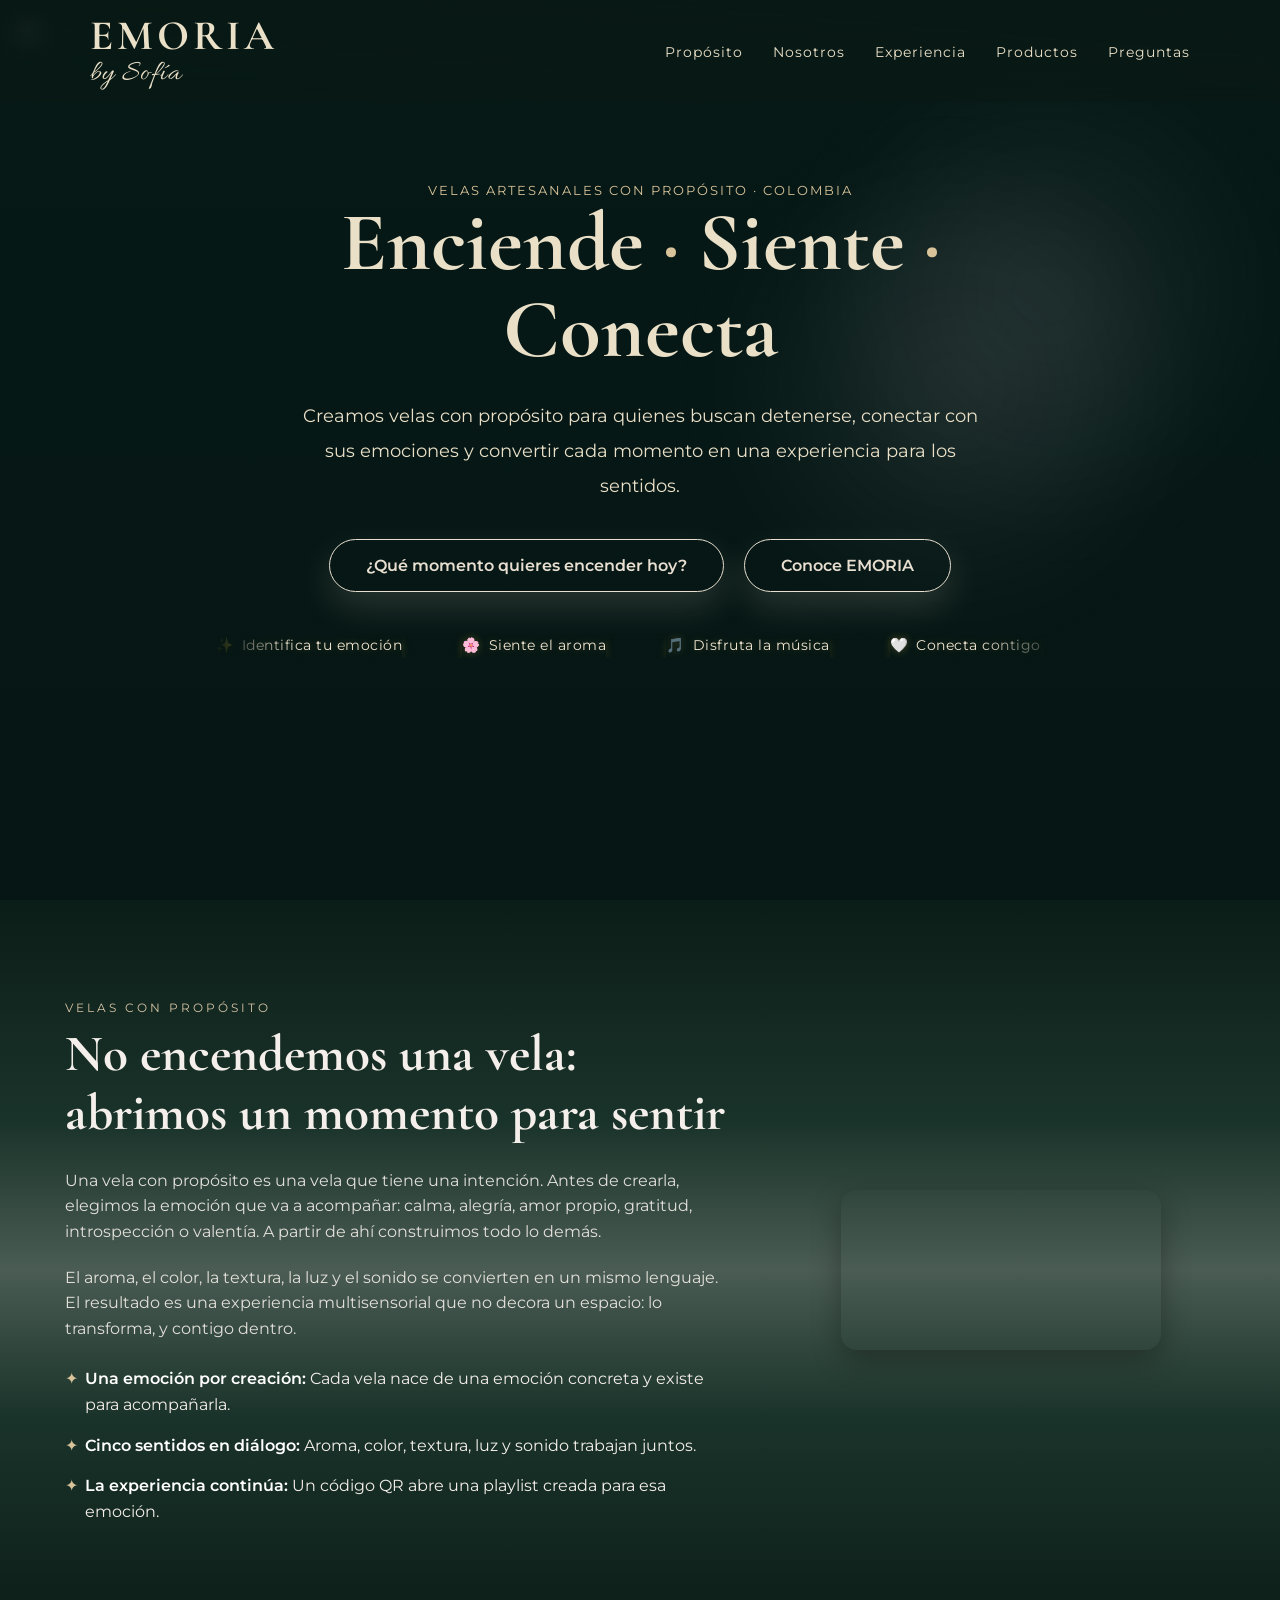
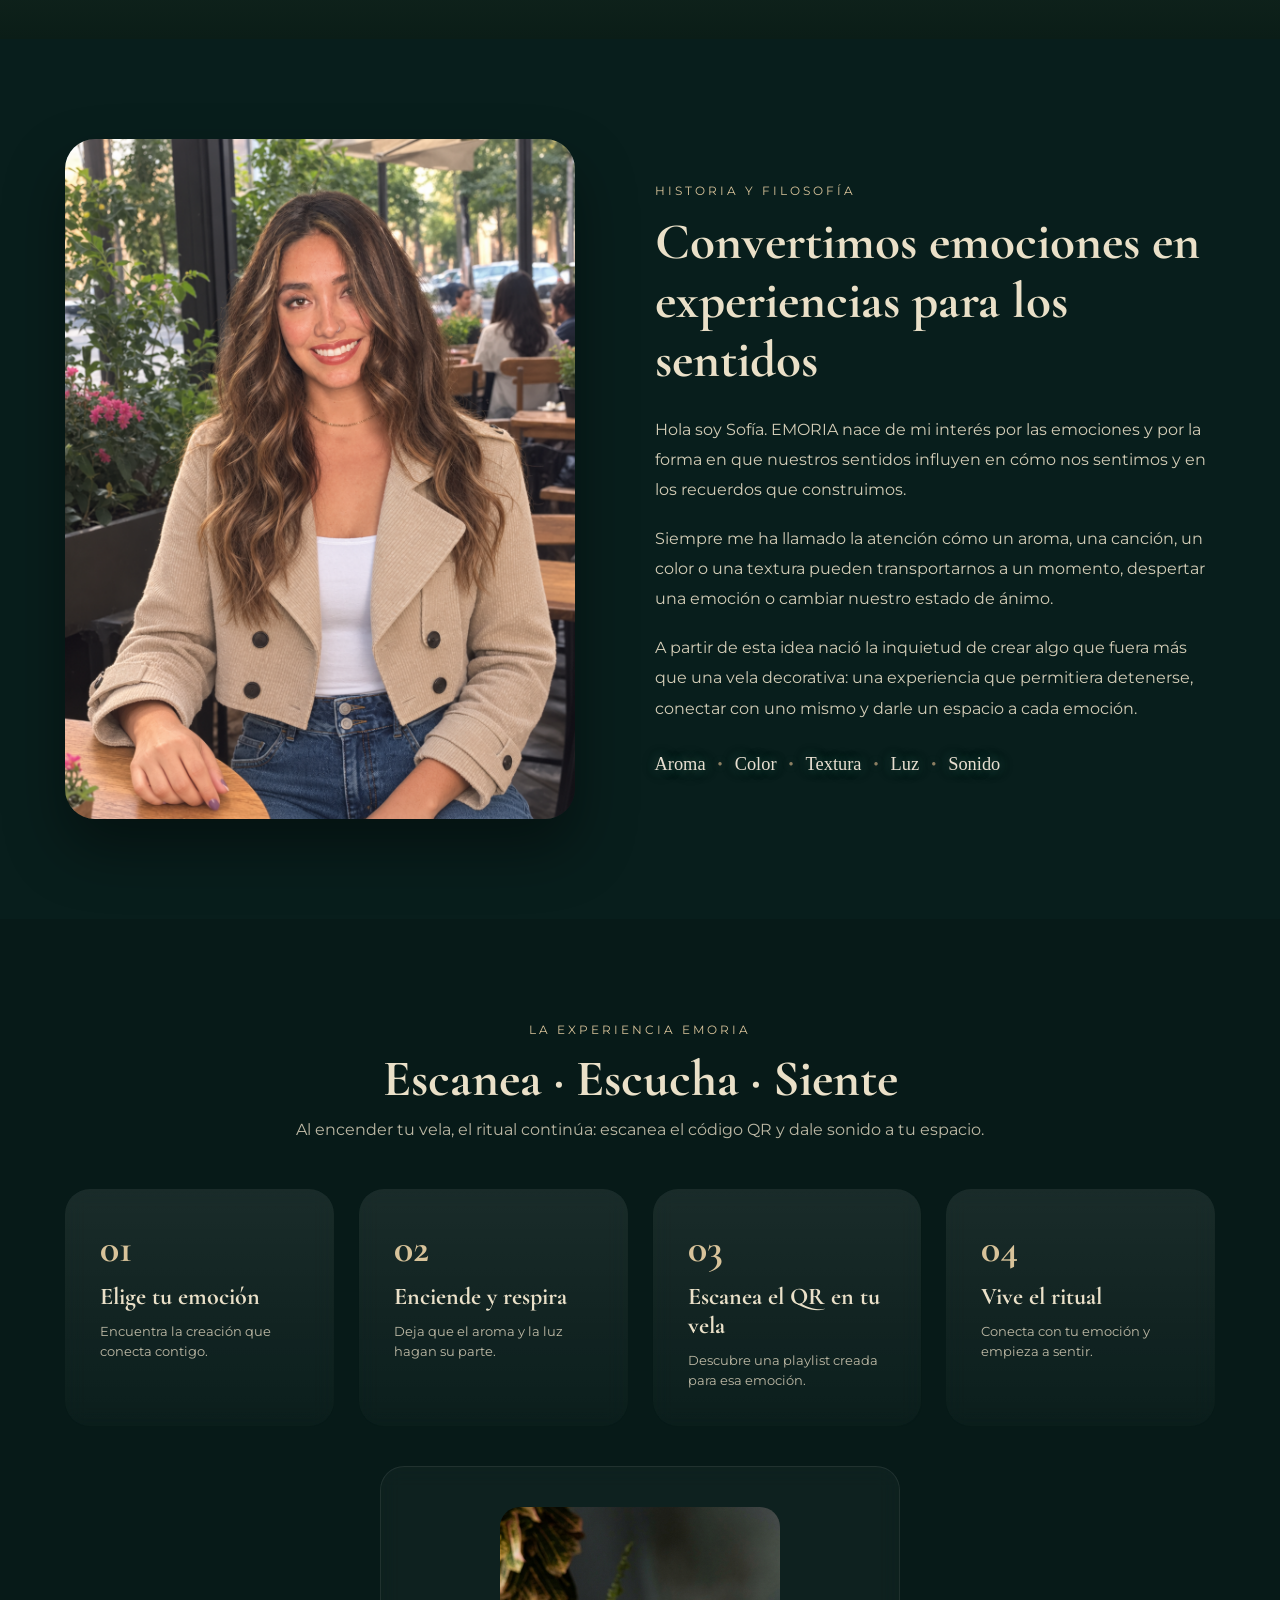
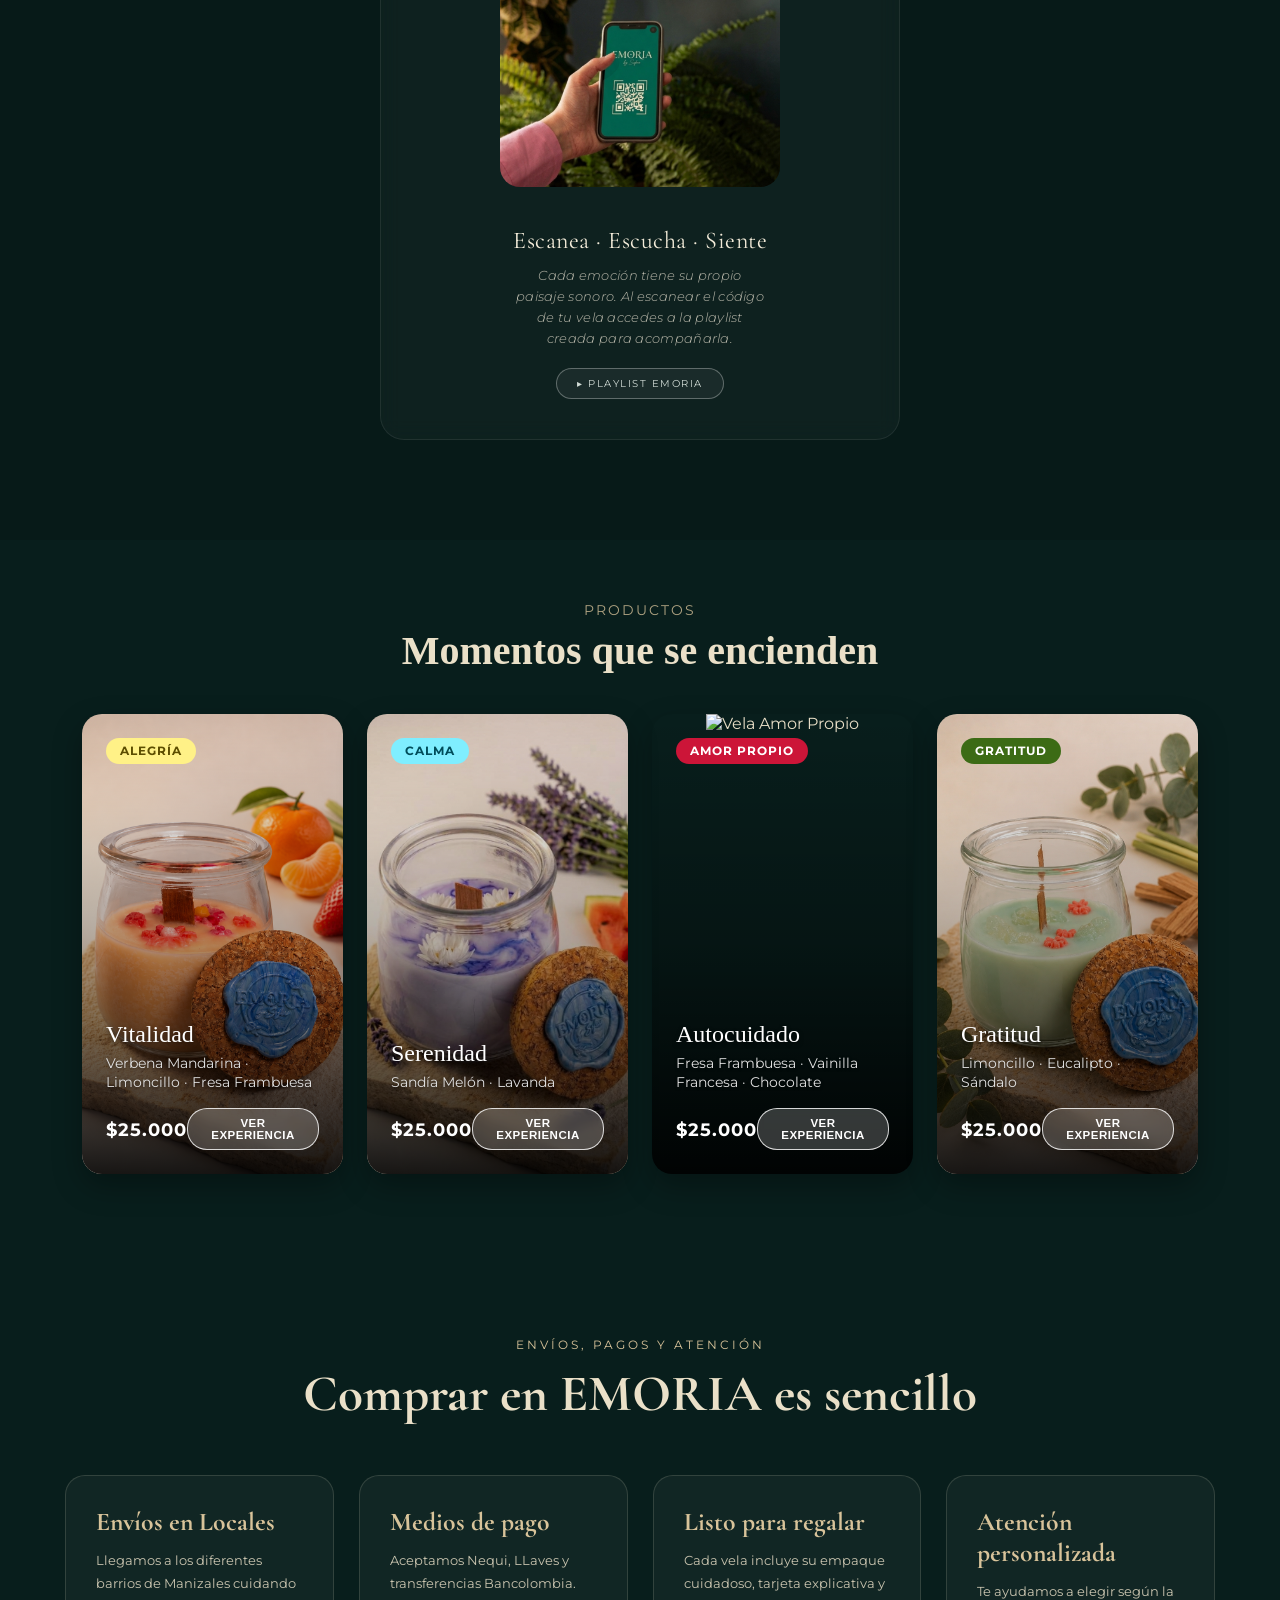
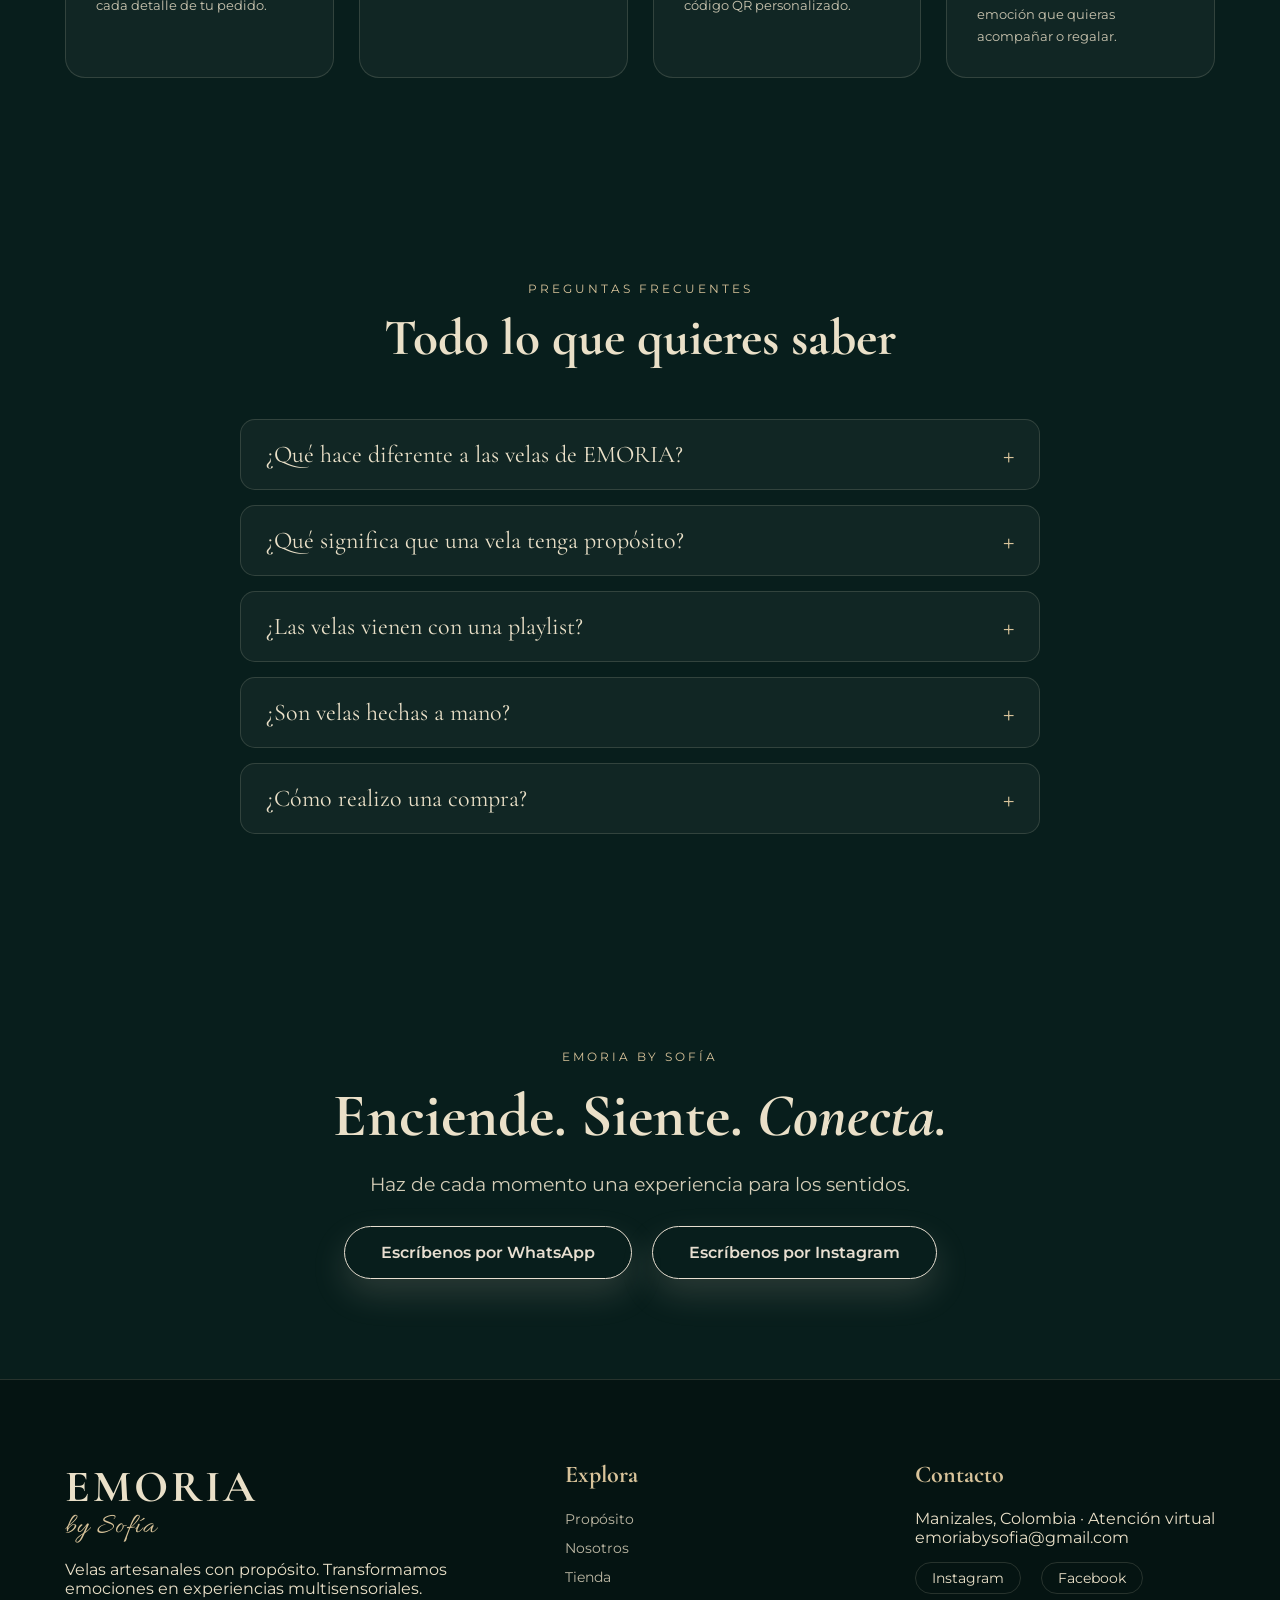
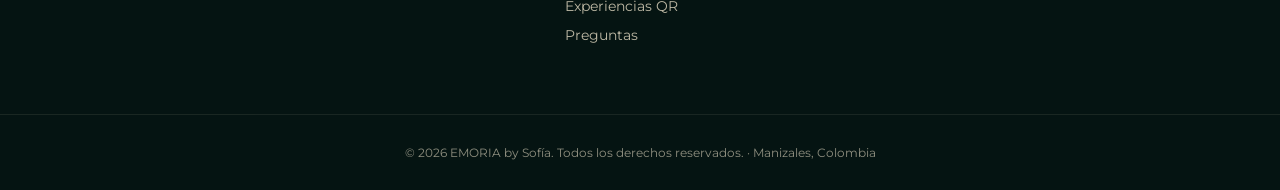
==== commit 7a12bee7: "feat: actualizar imagenes de las velas" ====
--- a/index.html
+++ b/index.html
@@ -159,7 +159,7 @@
 
     <div class="purpose-image-wrapper">
  <video id="video-vela" autoplay loop muted playsinline class="purpose-candle-img">
-    <source src="https://res.cloudinary.com/zm4sg6kz/video/upload/v1791337189/5482279-hd_1080_1920_25fps.mp4" type="video/mp4">
+    <source src="https://res.cloudinary.com/zm4sg6kz/video/upload/v1794349287/6283473-hd_1080_1920_30fps.mp4" type="video/mp4">
 </video>
 <audio id="audio-experiencia" loop></audio>
 </section>
@@ -271,7 +271,7 @@
 
       <!-- 1. ALEGRÍA / VITALIDAD -->
       <figure class="gallery-item" style="position: relative; overflow: hidden; border-radius: 20px; height: 460px; margin: 0; box-shadow: 0 12px 30px rgba(0,0,0,0.3);">
-        <img src="images/Alegria2.jpeg" alt="Vela Vitalidad" style="width: 100%; height: 100%; object-fit: cover;">
+        <img src="images/alegria final.png" alt="Vela Vitalidad" style="width: 100%; height: 100%; object-fit: cover;">
         <figcaption style="position: absolute; inset: 0; display: flex; flex-direction: column; justify-content: space-between; padding: 24px; text-align: left; background: linear-gradient(to top, rgba(0,0,0,0.9) 0%, rgba(0,0,0,0.3) 50%, rgba(0,0,0,0) 100%);">
           <span style="background: #FFF187; color: #5C4D00; padding: 6px 14px; border-radius: 20px; font-size: 0.72rem; font-weight: 700; width: fit-content; text-transform: uppercase; letter-spacing: 1px;">Alegría</span>
           <div>
@@ -287,7 +287,7 @@
 
       <!-- 2. SERENIDAD -->
       <figure class="gallery-item" style="position: relative; overflow: hidden; border-radius: 20px; height: 460px; margin: 0; box-shadow: 0 12px 30px rgba(0,0,0,0.3);">
-        <img src="images/Calma2.jpeg" alt="Vela Serenidad" style="width: 100%; height: 100%; object-fit: cover;">
+        <img src="images/calma final.jpeg" alt="Vela Serenidad" style="width: 100%; height: 100%; object-fit: cover;">
         <figcaption style="position: absolute; inset: 0; display: flex; flex-direction: column; justify-content: space-between; padding: 24px; text-align: left; background: linear-gradient(to top, rgba(0,0,0,0.9) 0%, rgba(0,0,0,0.3) 50%, rgba(0,0,0,0) 100%);">
           <span style="background: #7FEEFF; color: #004D5A; padding: 6px 14px; border-radius: 20px; font-size: 0.72rem; font-weight: 700; width: fit-content; text-transform: uppercase; letter-spacing: 1px;">Calma</span>
           <div>
@@ -303,7 +303,7 @@
 
       <!-- 3. AMOR PROPIO -->
       <figure class="gallery-item" style="position: relative; overflow: hidden; border-radius: 20px; height: 460px; margin: 0; box-shadow: 0 12px 30px rgba(0,0,0,0.3);">
-        <img src="images/Amor propio2.jpeg" alt="Vela Amor Propio" style="width: 100%; height: 100%; object-fit: cover;">
+        <img src="images/amor final.jpeg .jpeg" alt="Vela Amor Propio" style="width: 100%; height: 100%; object-fit: cover;">
         <figcaption style="position: absolute; inset: 0; display: flex; flex-direction: column; justify-content: space-between; padding: 24px; text-align: left; background: linear-gradient(to top, rgba(0,0,0,0.9) 0%, rgba(0,0,0,0.3) 50%, rgba(0,0,0,0) 100%);">
           <span style="background: #CC1538; color: #fff; padding: 6px 14px; border-radius: 20px; font-size: 0.72rem; font-weight: 700; width: fit-content; text-transform: uppercase; letter-spacing: 1px;">Amor Propio</span>
           <div>
@@ -319,7 +319,7 @@
 
       <!-- 4. GRATITUD -->
       <figure class="gallery-item" style="position: relative; overflow: hidden; border-radius: 20px; height: 460px; margin: 0; box-shadow: 0 12px 30px rgba(0,0,0,0.3);">
-        <img src="images/Gratitud2.jpeg" alt="Vela Gratitud" style="width: 100%; height: 100%; object-fit: cover;">
+        <img src="images/gratitud final.png" alt="Vela Gratitud" style="width: 100%; height: 100%; object-fit: cover;">
         <figcaption style="position: absolute; inset: 0; display: flex; flex-direction: column; justify-content: space-between; padding: 24px; text-align: left; background: linear-gradient(to top, rgba(0,0,0,0.9) 0%, rgba(0,0,0,0.3) 50%, rgba(0,0,0,0) 100%);">
           <span style="background: #3C6B15; color: #fff; padding: 6px 14px; border-radius: 20px; font-size: 0.72rem; font-weight: 700; width: fit-content; text-transform: uppercase; letter-spacing: 1px;">Gratitud</span>
           <div>
@@ -482,7 +482,7 @@
   const SUPABASE_URL = 'https://ifmljazmnfbxfrxgigkb.supabase.co';
   const SUPABASE_KEY = 'sb_publishable_TAERLVN8NiTlRrQ3xszp1g_ihuVwgNZ';
   
-  const supabase = window.supabase.createClient(SUPABASE_URL, SUPABASE_KEY);
+  const supabaseClient = window.supabase.createClient(SUPABASE_URL, SUPABASE_KEY);
 
   // Obtener o generar un ID único de este dispositivo/navegador
   function getDeviceId() {
@@ -648,7 +648,7 @@
         luz: "Llama clara y brillante",
         playlist: "Frecuencia «Primer Rayo del Sol»",
         precio: "$25.000 COP",
-        imagen: "images/Alegria2.jpeg"
+        imagen: "images/alegria final.png"
     },
     "serenidad": {
         titulo: "Serenidad",
@@ -660,7 +660,7 @@
         luz: "Destello difuso y envolvente",
         playlist: "Frecuencia «Espacio Interno»",
         precio: "$25.000 COP",
-        imagen: "images/Calma2.jpeg"
+        imagen: "images/calma final.jpeg"
     },
     "amor_propio": {
         titulo: "Amor Propio",
@@ -672,7 +672,7 @@
         luz: "Brillo cálido de sombra suave",
         playlist: "Frecuencia «Ritual de Vuelve a Ti»",
         precio: "$25.000 COP",
-        imagen: "images/Amor propio2.jpeg"
+        imagen: "images/amor final.jpeg"
     },
     "gratitud": {
         titulo: "Gratitud",
@@ -684,7 +684,7 @@
         luz: "Luz dorada para cerrar el día",
         playlist: "Frecuencia «Gracias por hoy»",
         precio: "$25.000 COP",
-        imagen: "images/Gratitud2.jpeg"
+        imagen: "images/gratitud final.png"
     }
 };
 
@@ -943,7 +943,6 @@
         window.location.href = "vela-alegria.html?codigo=" + codigo.toUpperCase();
     }
 }
-
   // Base de datos de las experiencias de cada vela
 const playlistData = {
     "ALEGRIA": {
@@ -1000,28 +999,6 @@
     }
     return deviceId;
 }
-async function validarCodigoModal() {
-    var codigoInput = document.getElementById('input-codigo').value.trim().toUpperCase();
-
-    var claveMap = {
-        "ALEGRIA2026": "ALEGRIA",
-        "CALMA2026": "CALMA",
-        "GRATITUD2026": "GRATITUD",
-        "AMORPROPIO2026": "AMORPROPIO"
-    };
-
-    var claveFinal = claveMap[codigoInput] || codigoInput;
-
-    await activarProducto(codigoInput);
-
-    if (localStorage.getItem('emoria_activado') === 'true') {
-        cerrarModal();
-        window.location.href = "vela-alegria.html?codigo=" + claveFinal;
-    } else {
-        var errorMsg = document.getElementById('error-msg');
-        if (errorMsg) errorMsg.innerText = "Código incorrecto o ya usado en otro dispositivo.";
-    }
-}
 
 </script>
 <!-- Modal Personalizado EMORIA -->
@@ -1035,7 +1012,7 @@
     
     <div class="emoria-modal-buttons">
       <button type="button" onclick="cerrarModal()" class="btn-secondary">Cancelar</button>
-      <button type="button" onclick="validarCodigoModal(); return false;" class="btn-primary">Aceptar</button>
+      <button type="button" onclick="validarCodigoModal()" class="btn-primary">Aceptar</button>
     </div>
   </div>
 </div>
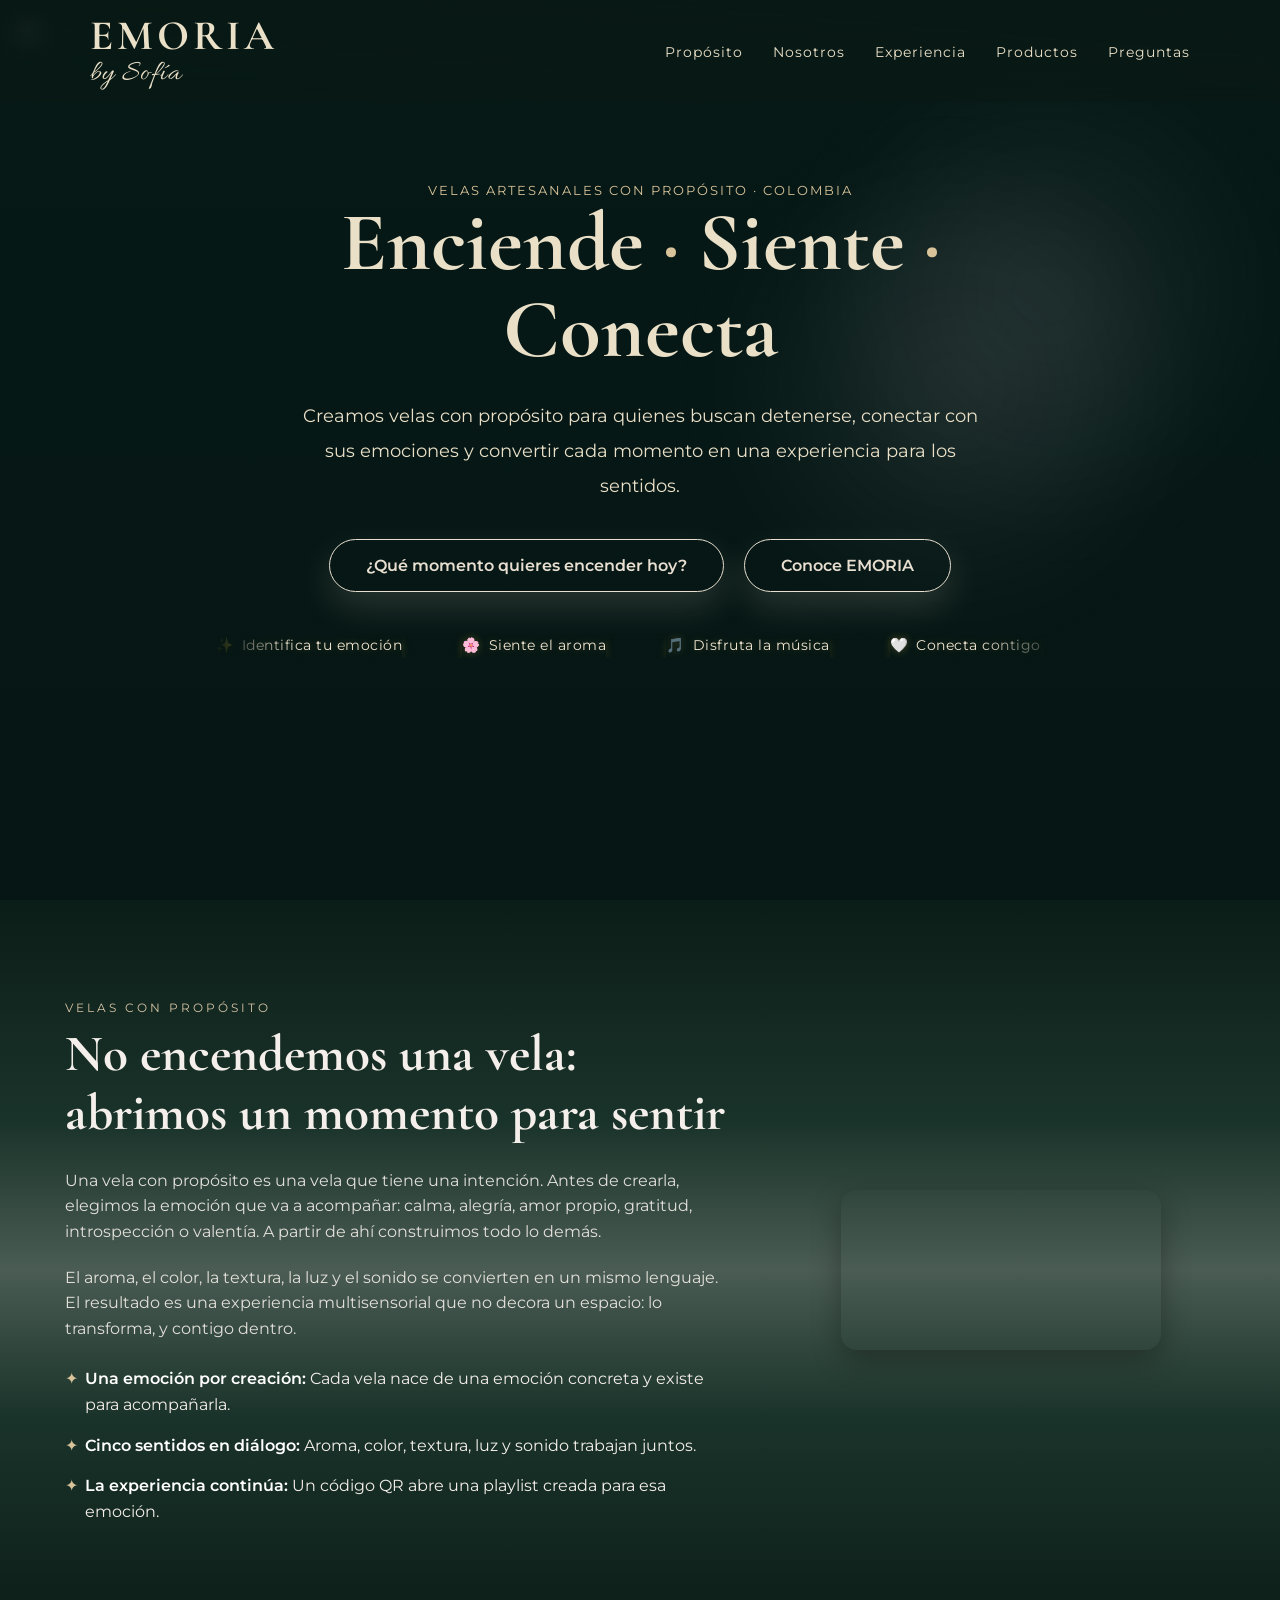
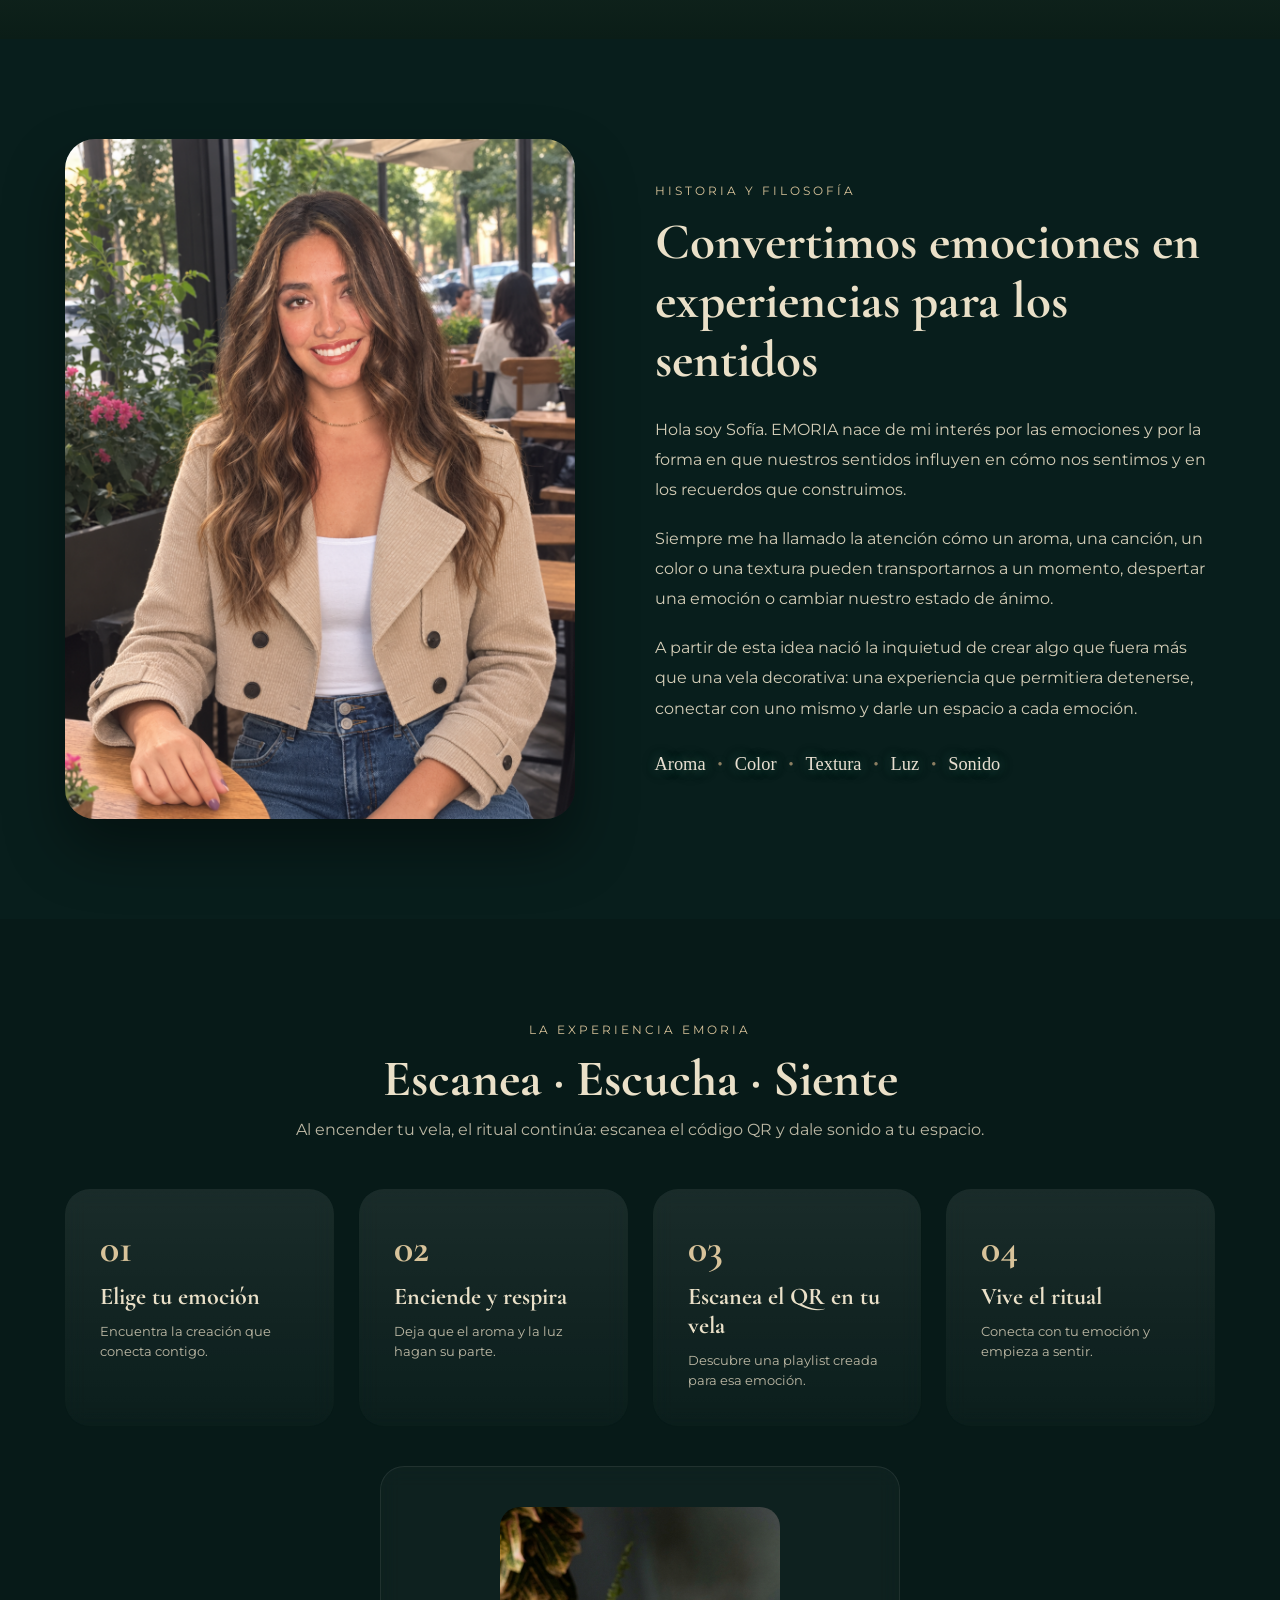
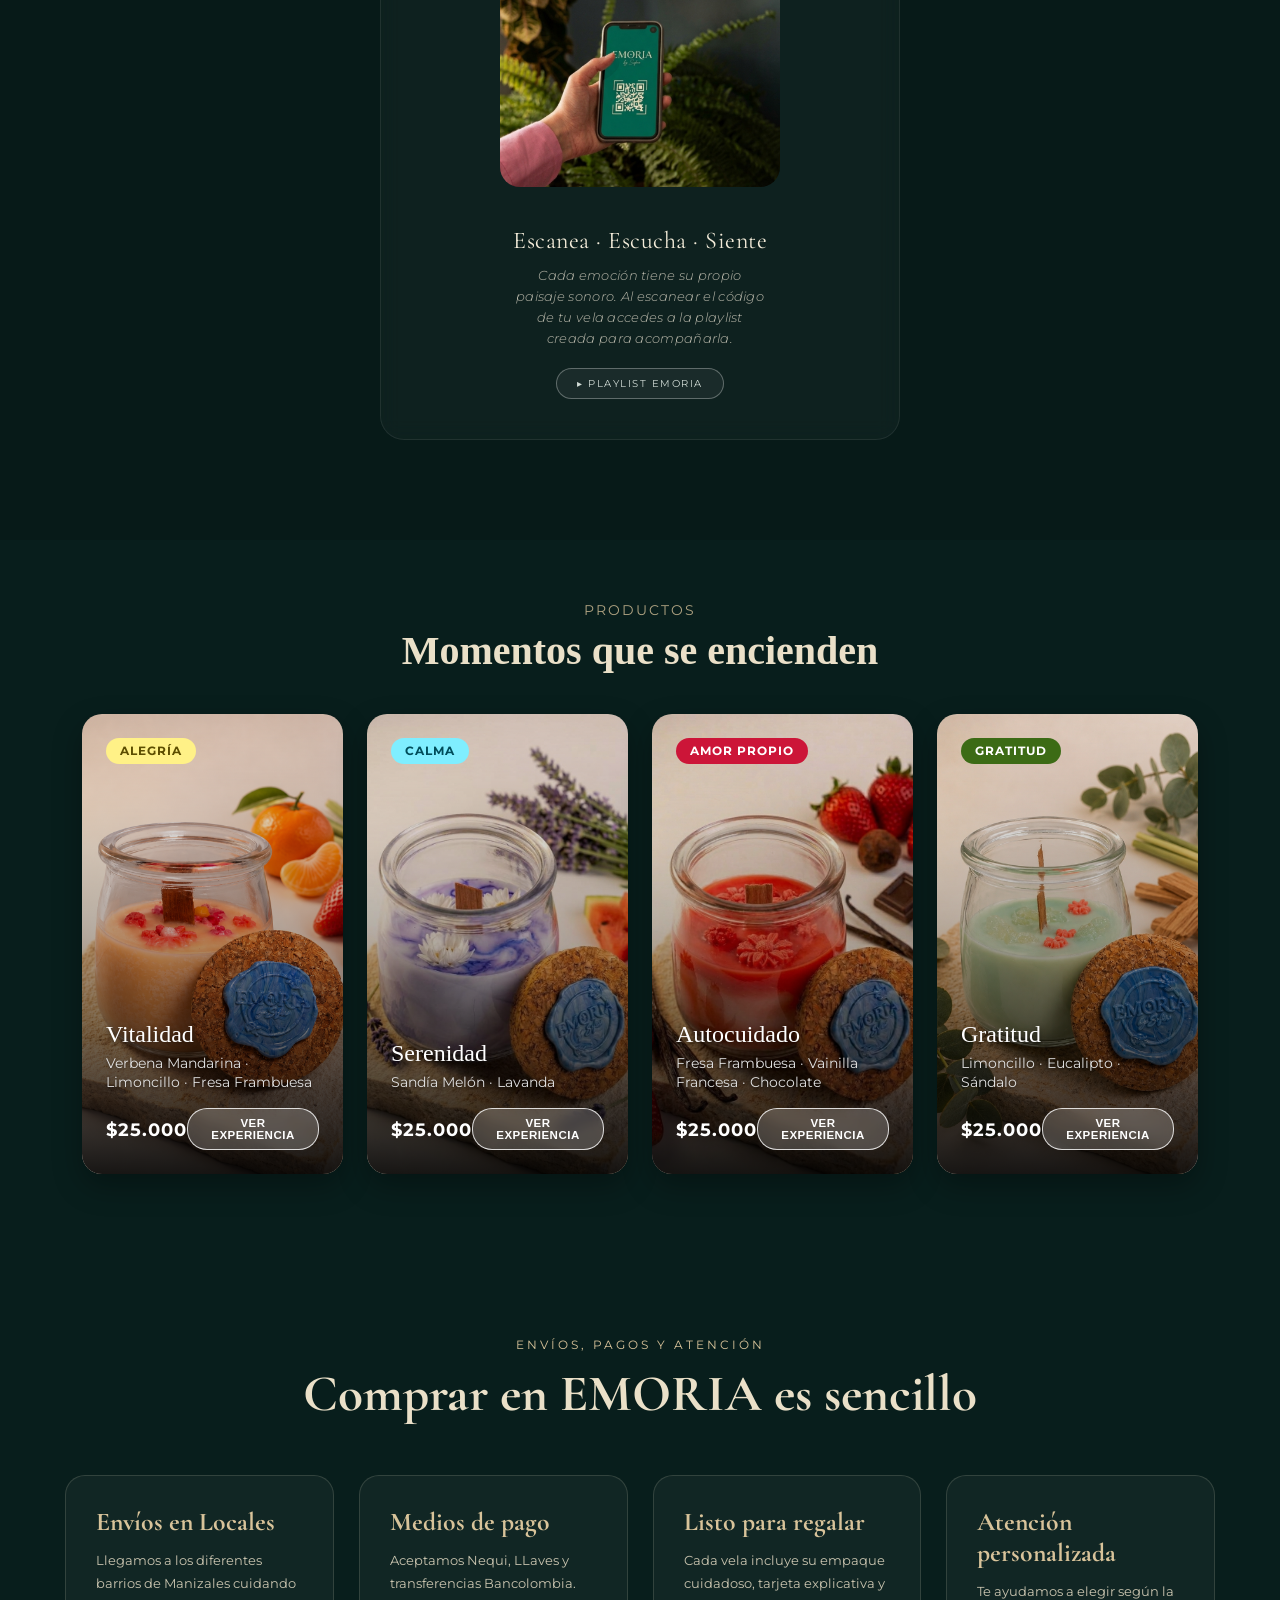
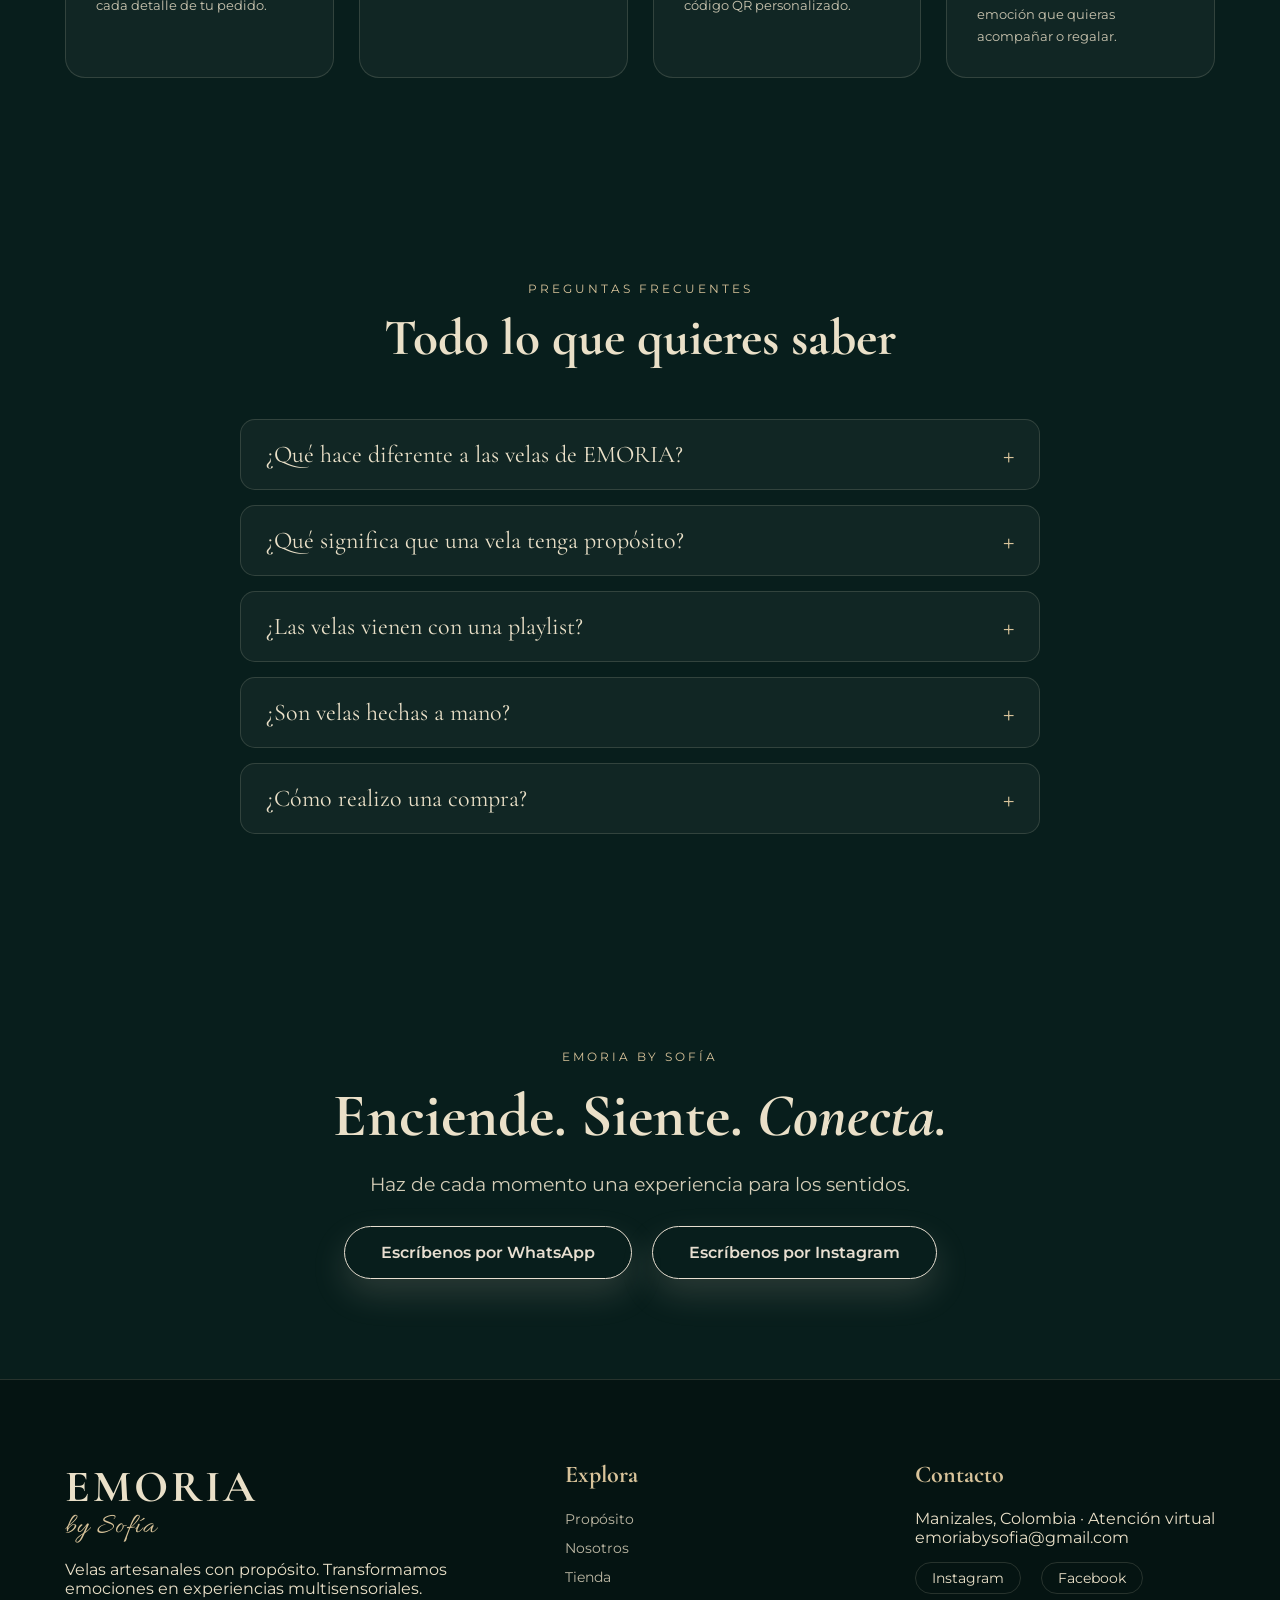
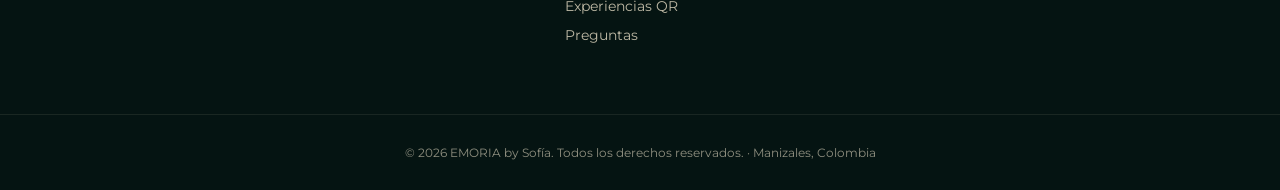
==== commit b5cae028: "feat: actualizar imagenes de las velas" ====
--- a/index.html
+++ b/index.html
@@ -303,7 +303,7 @@
 
       <!-- 3. AMOR PROPIO -->
       <figure class="gallery-item" style="position: relative; overflow: hidden; border-radius: 20px; height: 460px; margin: 0; box-shadow: 0 12px 30px rgba(0,0,0,0.3);">
-        <img src="images/amor final.jpeg .jpeg" alt="Vela Amor Propio" style="width: 100%; height: 100%; object-fit: cover;">
+        <img src="images/amor final.jpeg" alt="Vela Amor Propio" style="width: 100%; height: 100%; object-fit: cover;">
         <figcaption style="position: absolute; inset: 0; display: flex; flex-direction: column; justify-content: space-between; padding: 24px; text-align: left; background: linear-gradient(to top, rgba(0,0,0,0.9) 0%, rgba(0,0,0,0.3) 50%, rgba(0,0,0,0) 100%);">
           <span style="background: #CC1538; color: #fff; padding: 6px 14px; border-radius: 20px; font-size: 0.72rem; font-weight: 700; width: fit-content; text-transform: uppercase; letter-spacing: 1px;">Amor Propio</span>
           <div>
